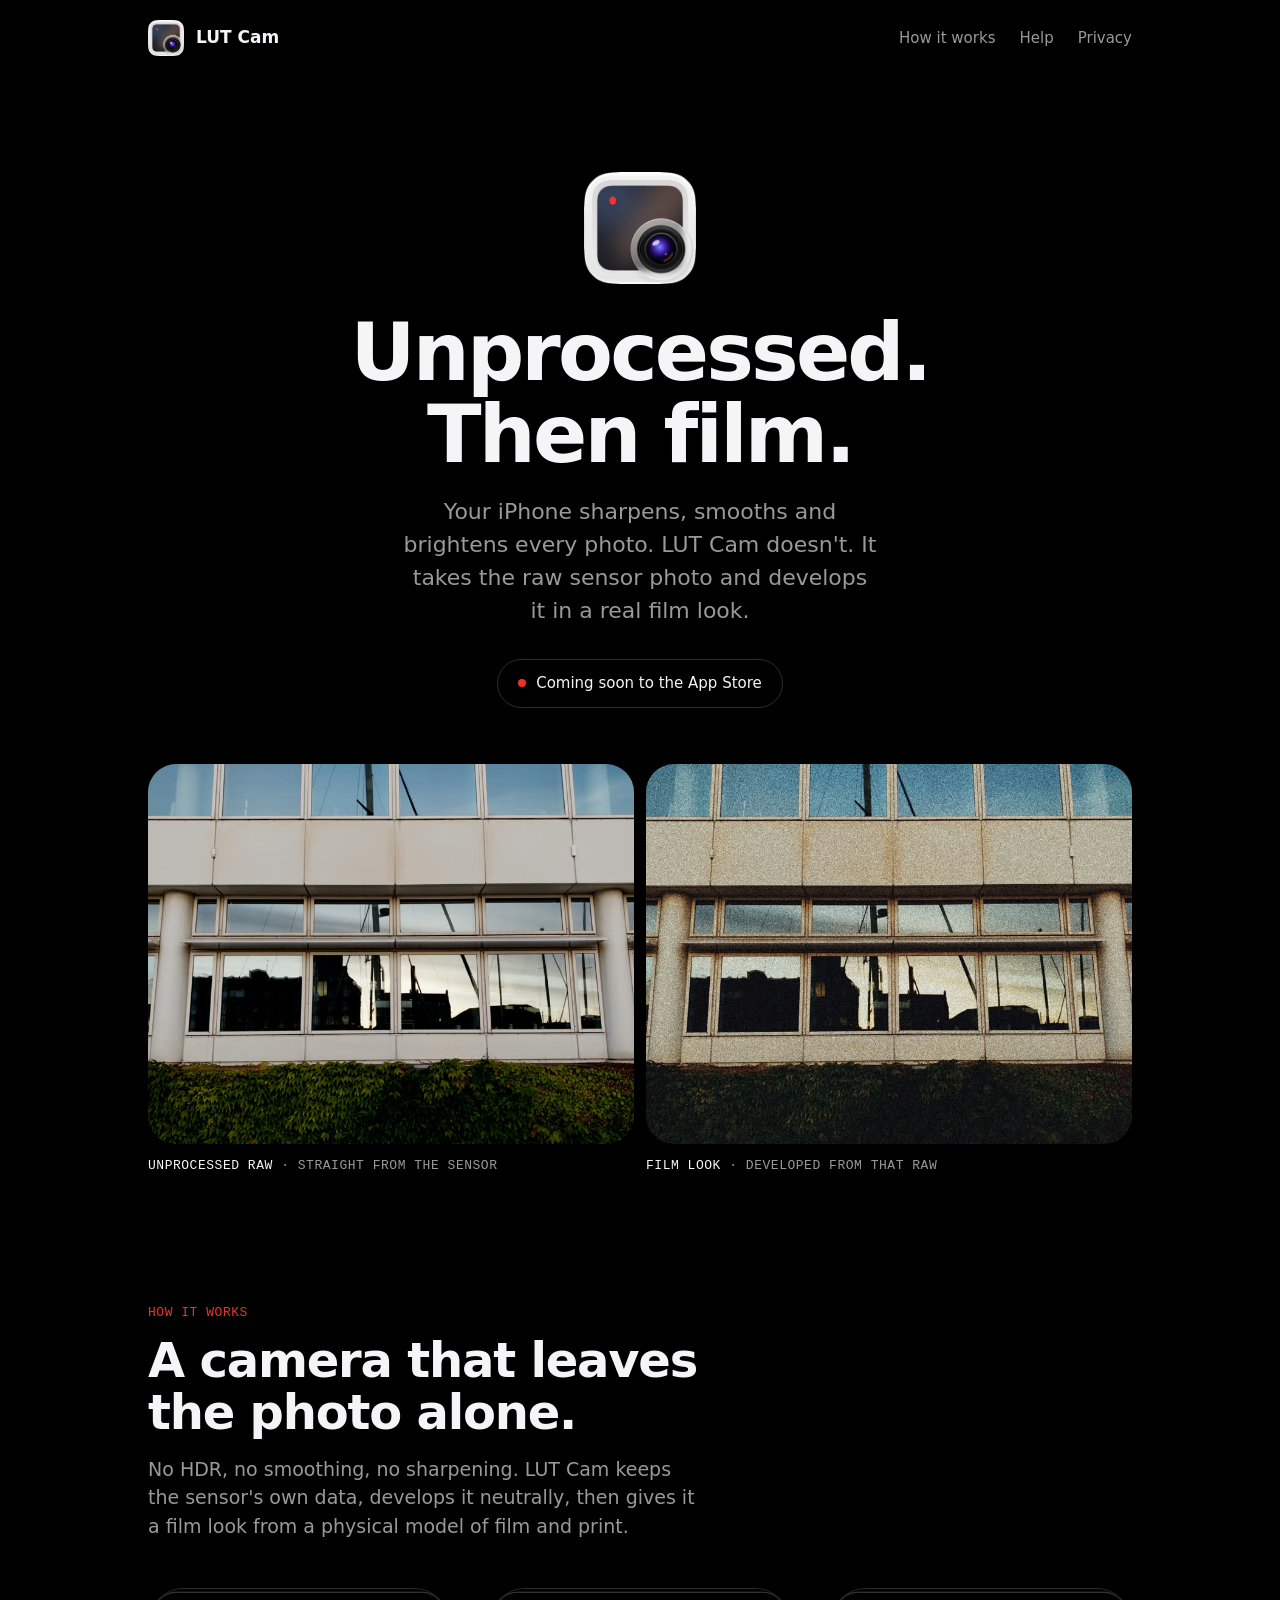
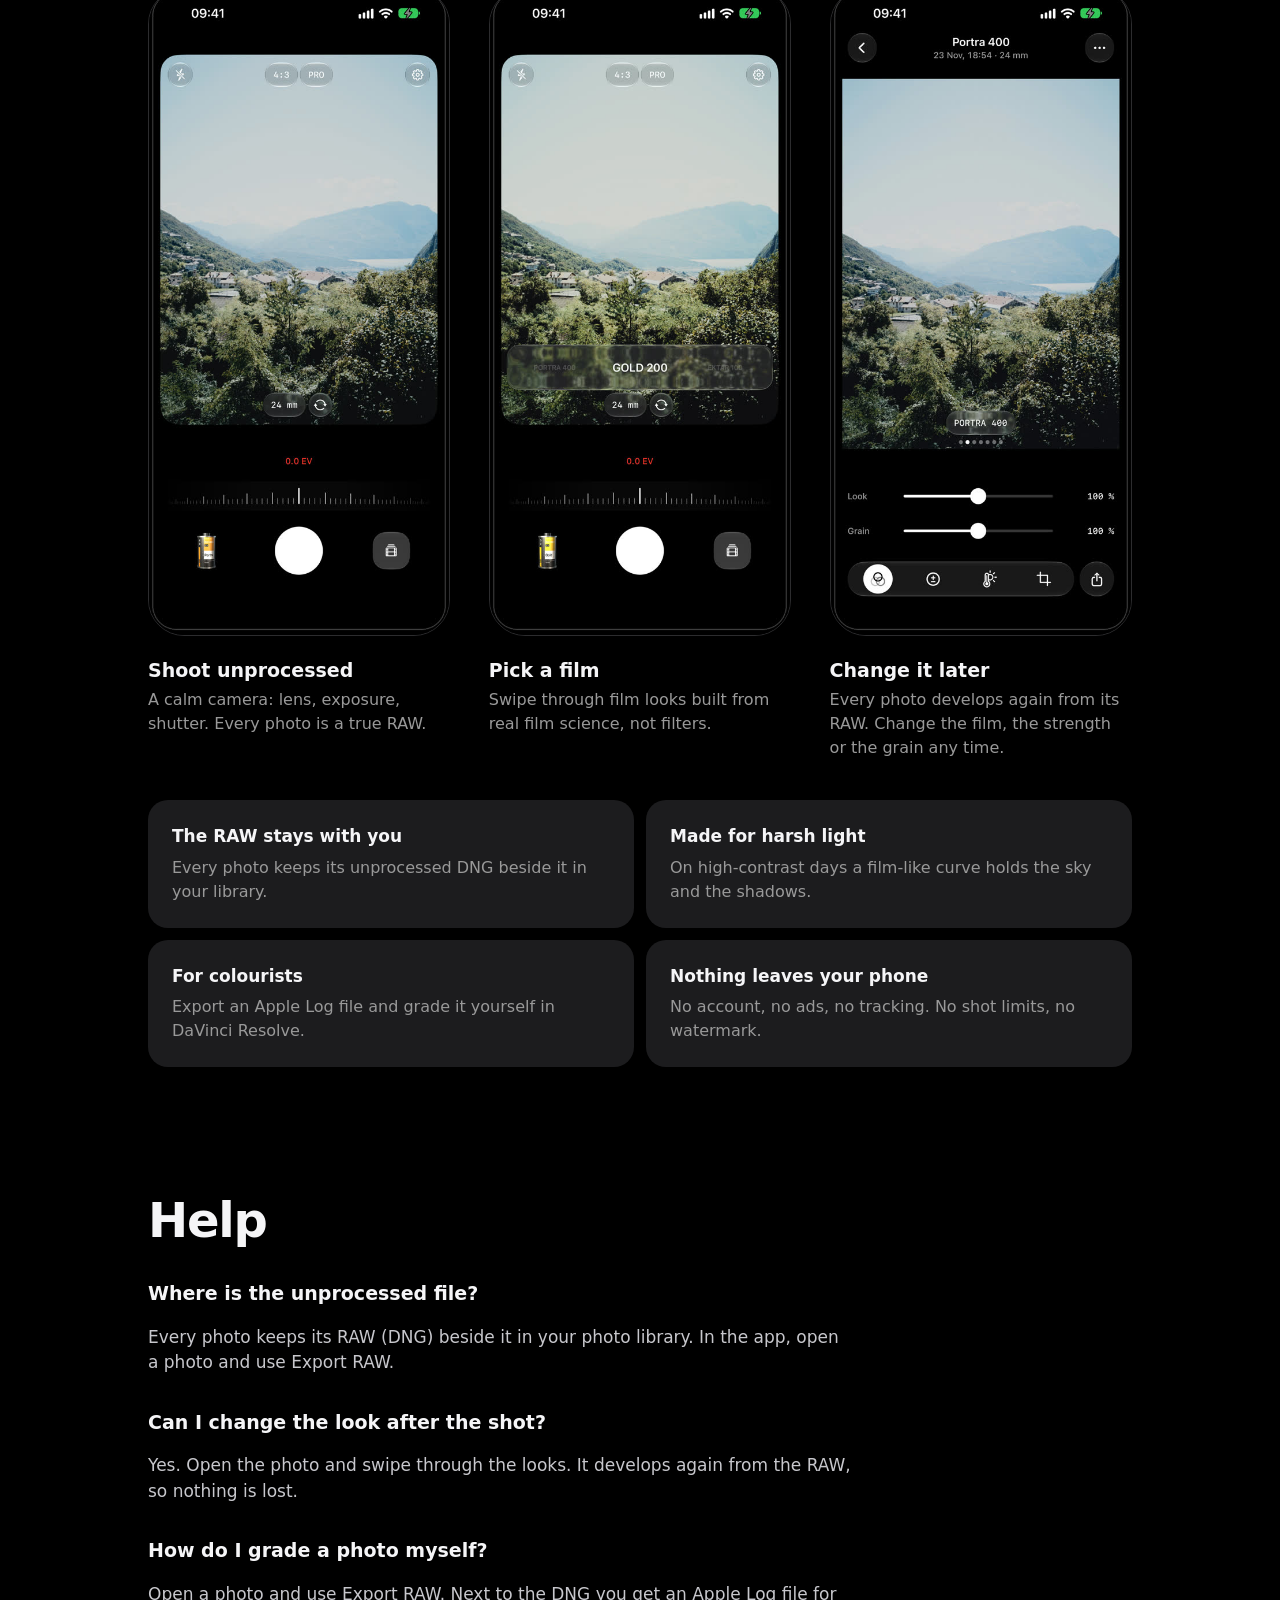
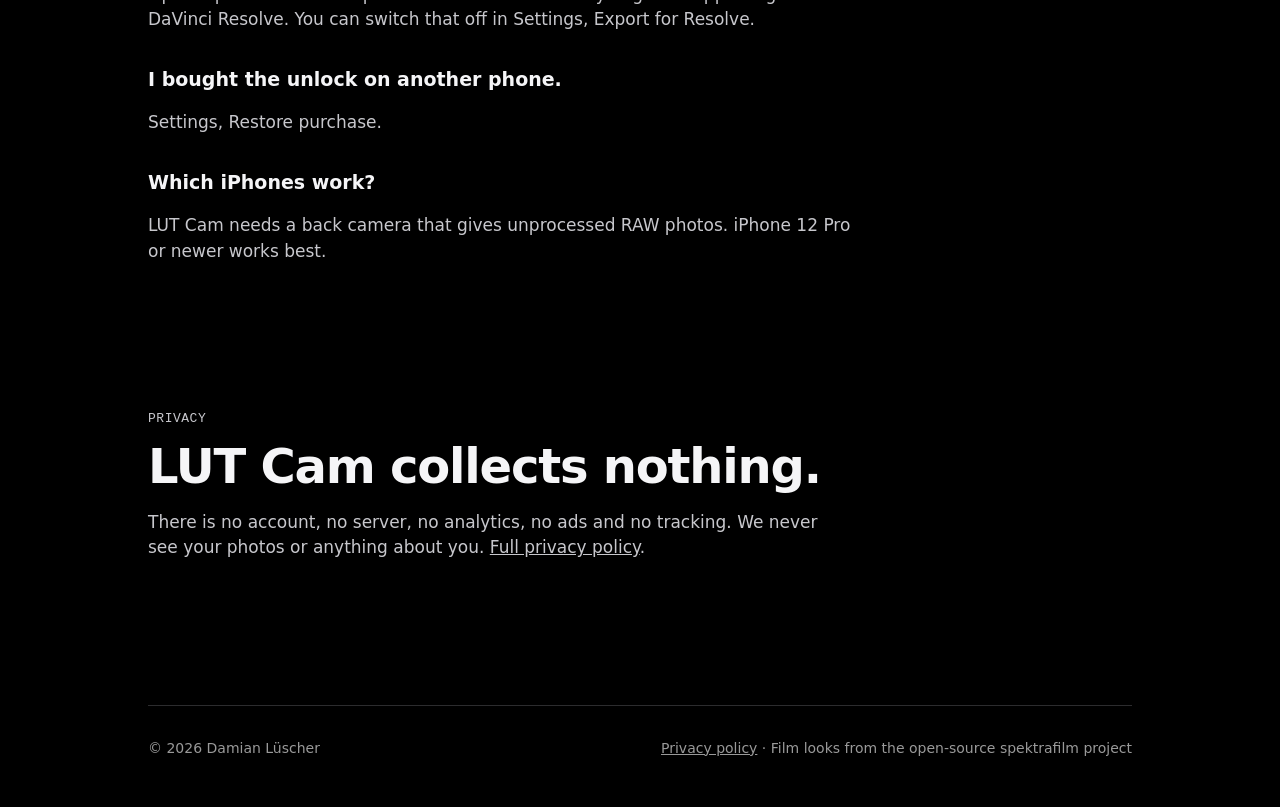
==== index.html @ dad78cdc "Version 1: LUT Cam site: landing page with before/after, three screens, help; privacy policy page" ====
<!doctype html>
<html lang="en">
<head>
<meta charset="utf-8">
<meta name="viewport" content="width=device-width, initial-scale=1">
<title>LUT Cam: unprocessed photos in real film looks</title>
<meta name="description" content="A camera for iPhone that skips Apple's processing. It takes the unprocessed sensor photo and develops it in a film look built from real film science.">
<meta name="color-scheme" content="dark">
<meta name="theme-color" content="#000000">
<link rel="icon" href="assets/icon.png">
<link rel="apple-touch-icon" href="assets/apple-touch-icon.png">
<meta property="og:title" content="LUT Cam">
<meta property="og:description" content="Unprocessed. Then film. A camera for iPhone that skips Apple's processing.">
<meta property="og:image" content="assets/film.jpg">
<link rel="stylesheet" href="style.css">
</head>
<body>
<div class="wrap">

<header class="bar">
  <a class="brand" href="index.html"><img src="assets/icon.png" alt="" width="36" height="36">LUT Cam</a>
  <nav><a href="#how">How it works</a><a href="#help">Help</a><a href="privacy-policy.html">Privacy</a></nav>
</header>

<main>
<div class="hero">
  <img class="icon" src="assets/icon.png" alt="LUT Cam app icon" width="112" height="112">
  <h1>Unprocessed.<br>Then film.</h1>
  <p class="lead">Your iPhone sharpens, smooths and brightens every photo. LUT Cam doesn't. It takes the raw sensor photo and develops it in a real film look.</p>
  <span class="soon">Coming soon to the App Store</span>
</div>

<div class="pair" aria-label="The same photo, unprocessed and in a film look">
  <figure>
    <img src="assets/raw.jpg" alt="A building facade straight from the sensor, flat and unprocessed" width="800" height="626" fetchpriority="high">
    <figcaption class="mono"><b>Unprocessed RAW</b> · straight from the sensor</figcaption>
  </figure>
  <figure>
    <img src="assets/film.jpg" alt="The same facade developed in a film look with grain" width="800" height="626">
    <figcaption class="mono"><b>Film look</b> · developed from that RAW</figcaption>
  </figure>
</div>

<section id="how">
  <p class="kicker mono">How it works</p>
  <h2>A camera that leaves the photo alone.</h2>
  <p class="intro">No HDR, no smoothing, no sharpening. LUT Cam keeps the sensor's own data, develops it neutrally, then gives it a film look from a physical model of film and print.</p>

  <div class="screens">
    <figure>
      <img src="assets/camera.jpg" alt="The LUT Cam camera screen" width="520" height="1118" loading="lazy">
      <h3>Shoot unprocessed</h3>
      <p>A calm camera: lens, exposure, shutter. Every photo is a true RAW.</p>
    </figure>
    <figure>
      <img src="assets/looks.jpg" alt="Choosing a film look on the camera" width="520" height="1118" loading="lazy">
      <h3>Pick a film</h3>
      <p>Swipe through film looks built from real film science, not filters.</p>
    </figure>
    <figure>
      <img src="assets/editor.jpg" alt="Changing the look of a photo after it was taken" width="520" height="1118" loading="lazy">
      <h3>Change it later</h3>
      <p>Every photo develops again from its RAW. Change the film, the strength or the grain any time.</p>
    </figure>
  </div>

  <div class="facts">
    <div class="fact"><h3>The RAW stays with you</h3><p>Every photo keeps its unprocessed DNG beside it in your library.</p></div>
    <div class="fact"><h3>Made for harsh light</h3><p>On high-contrast days a film-like curve holds the sky and the shadows.</p></div>
    <div class="fact"><h3>For colourists</h3><p>Export an Apple Log file and grade it yourself in DaVinci Resolve.</p></div>
    <div class="fact"><h3>Nothing leaves your phone</h3><p>No account, no ads, no tracking. No shot limits, no watermark.</p></div>
  </div>
</section>

<section id="help" class="text">
  <h2>Help</h2>
  <h3>Where is the unprocessed file?</h3>
  <p>Every photo keeps its RAW (DNG) beside it in your photo library. In the app, open a photo and use Export RAW.</p>
  <h3>Can I change the look after the shot?</h3>
  <p>Yes. Open the photo and swipe through the looks. It develops again from the RAW, so nothing is lost.</p>
  <h3>How do I grade a photo myself?</h3>
  <p>Open a photo and use Export RAW. Next to the DNG you get an Apple Log file for DaVinci Resolve. You can switch that off in Settings, Export for Resolve.</p>
  <h3>I bought the unlock on another phone.</h3>
  <p>Settings, Restore purchase.</p>
  <h3>Which iPhones work?</h3>
  <p>LUT Cam needs a back camera that gives unprocessed RAW photos. iPhone 12 Pro or newer works best.</p>
</section>

<section id="privacy" class="text">
  <p class="kicker mono">Privacy</p>
  <h2>LUT Cam collects nothing.</h2>
  <p>There is no account, no server, no analytics, no ads and no tracking. We never see your photos or anything about you. <a href="privacy-policy.html">Full privacy policy</a>.</p>
</section>
</main>

<footer>
  <div class="row">
    <span>© 2026 Damian Lüscher</span>
    <span><a href="privacy-policy.html">Privacy policy</a> · Film looks from the open-source spektrafilm project</span>
  </div>
</footer>

</div>
</body>
</html>
---- style.css ----
:root {
  --bg: #000;
  --card: #1c1c1e;
  --line: #2c2c2e;
  --text: #f5f5f7;
  --muted: #999;
  --red: #ed3329;
  --edge: clamp(20px, 5vw, 48px);
  --radius: 28px;
}
* { box-sizing: border-box; }
html { -webkit-text-size-adjust: 100%; }
body {
  margin: 0;
  background: var(--bg);
  color: var(--text);
  font: 17px/1.5 -apple-system, BlinkMacSystemFont, "SF Pro Text", system-ui, sans-serif;
  -webkit-font-smoothing: antialiased;
}
img { display: block; max-width: 100%; height: auto; }
a { color: inherit; }
.mono { font-family: ui-monospace, "SF Mono", Menlo, monospace; letter-spacing: .04em; }
.wrap { max-width: 1080px; margin: 0 auto; padding: 0 var(--edge); }

/* top bar */
header.bar { display: flex; align-items: center; justify-content: space-between; padding: 20px 0; }
.brand { display: flex; align-items: center; gap: 12px; font-weight: 600; text-decoration: none; }
.brand img { width: 36px; height: 36px; }
nav a { color: var(--muted); text-decoration: none; margin-left: 24px; font-size: 15px; }
nav a:hover { color: var(--text); }

/* hero */
.hero { text-align: center; padding: clamp(40px, 8vw, 96px) 0 clamp(32px, 5vw, 56px); }
.hero .icon { width: 112px; height: 112px; margin: 0 auto 28px; }
h1 {
  font-size: clamp(40px, 7.5vw, 80px);
  line-height: 1.02;
  letter-spacing: -.035em;
  font-weight: 700;
  margin: 0;
  text-wrap: balance;
}
.lead { color: var(--muted); font-size: clamp(18px, 2.2vw, 22px); max-width: 34ch; margin: 20px auto 0; text-wrap: pretty; }
.soon {
  display: inline-flex; align-items: center; gap: 10px;
  margin-top: 32px; padding: 12px 20px;
  border: 1px solid var(--line); border-radius: 999px;
  font-size: 15px; color: var(--text);
}
.soon::before { content: ""; width: 8px; height: 8px; border-radius: 50%; background: var(--red); }

/* before / after */
.pair { display: grid; grid-template-columns: 1fr 1fr; gap: 12px; }
.pair figure { margin: 0; position: relative; }
.pair img { width: 100%; border-radius: var(--radius); }
.pair figcaption { margin-top: 12px; font-size: 13px; color: var(--muted); text-transform: uppercase; }
.pair figcaption b { color: var(--text); font-weight: 500; }

section { padding: clamp(64px, 10vw, 128px) 0 0; }
h2 { font-size: clamp(30px, 4.4vw, 48px); letter-spacing: -.025em; line-height: 1.08; margin: 0 0 16px; text-wrap: balance; }
.kicker { font-size: 13px; color: var(--red); text-transform: uppercase; margin: 0 0 12px; }
.intro { color: var(--muted); max-width: 46ch; font-size: 19px; margin: 0; text-wrap: pretty; }

/* screens */
.screens { display: grid; grid-template-columns: repeat(3, 1fr); gap: clamp(16px, 3vw, 40px); margin-top: 48px; }
.screens figure { margin: 0; }
.screens img { width: 100%; border-radius: 36px; border: 1px solid var(--line); }
.screens h3 { font-size: 19px; margin: 20px 0 4px; }
.screens p { color: var(--muted); margin: 0; font-size: 16px; }

/* facts */
.facts { display: grid; grid-template-columns: repeat(2, 1fr); gap: 12px; margin-top: 40px; }
.fact { background: var(--card); border-radius: 20px; padding: 24px; }
.fact h3 { font-size: 17px; margin: 0 0 6px; }
.fact p { color: var(--muted); margin: 0; font-size: 16px; }

/* help + privacy */
.text { max-width: 44rem; }
.text h3 { font-size: 19px; margin: 32px 0 6px; }
.text p, .text li { color: #c7c7cc; }
.text ul { padding-left: 1.2em; }
.text li { margin: 6px 0; }
.text strong { color: var(--text); }

footer { margin-top: clamp(80px, 12vw, 144px); padding: 32px 0 48px; border-top: 1px solid var(--line); color: var(--muted); font-size: 14px; }
footer .row { display: flex; flex-wrap: wrap; justify-content: space-between; gap: 12px; }
footer a { color: var(--muted); }

@media (max-width: 760px) {
  nav a:not(:last-child) { display: none; }
  .screens { grid-template-columns: 1fr; max-width: 360px; margin-inline: auto; }
  .facts { grid-template-columns: 1fr; }
}
@media (max-width: 520px) {
  .pair { grid-template-columns: 1fr; }
}

/* privacy page */
.page { max-width: 44rem; padding-top: 24px; }
.page h1 { font-size: clamp(32px, 5vw, 44px); letter-spacing: -.025em; line-height: 1.1; margin: 0 0 8px; }
.page h2 { font-size: 20px; margin: 36px 0 8px; }
.page p, .page li { color: #c7c7cc; }
.page strong { color: var(--text); }
.page ul { padding-left: 1.2em; }
.page li { margin: 8px 0; }
.date { color: var(--muted); font-size: 13px; text-transform: uppercase; }
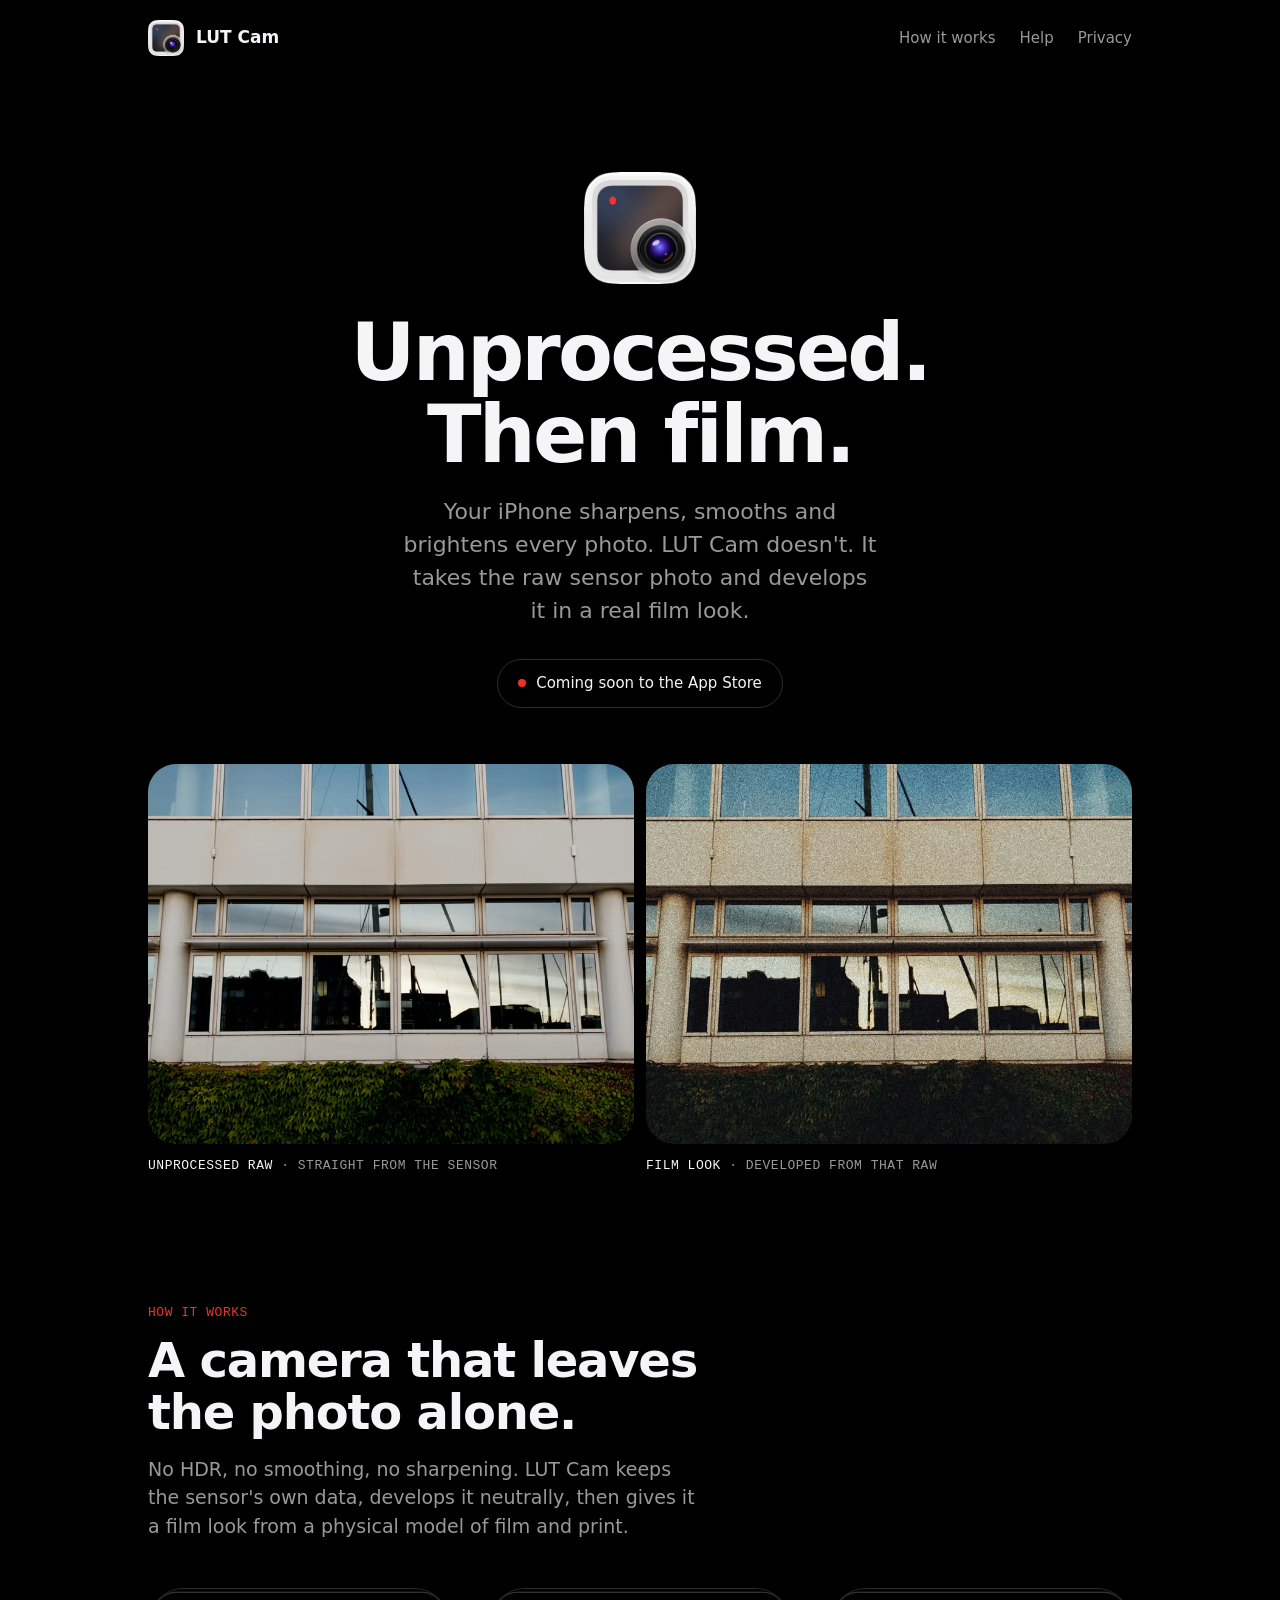
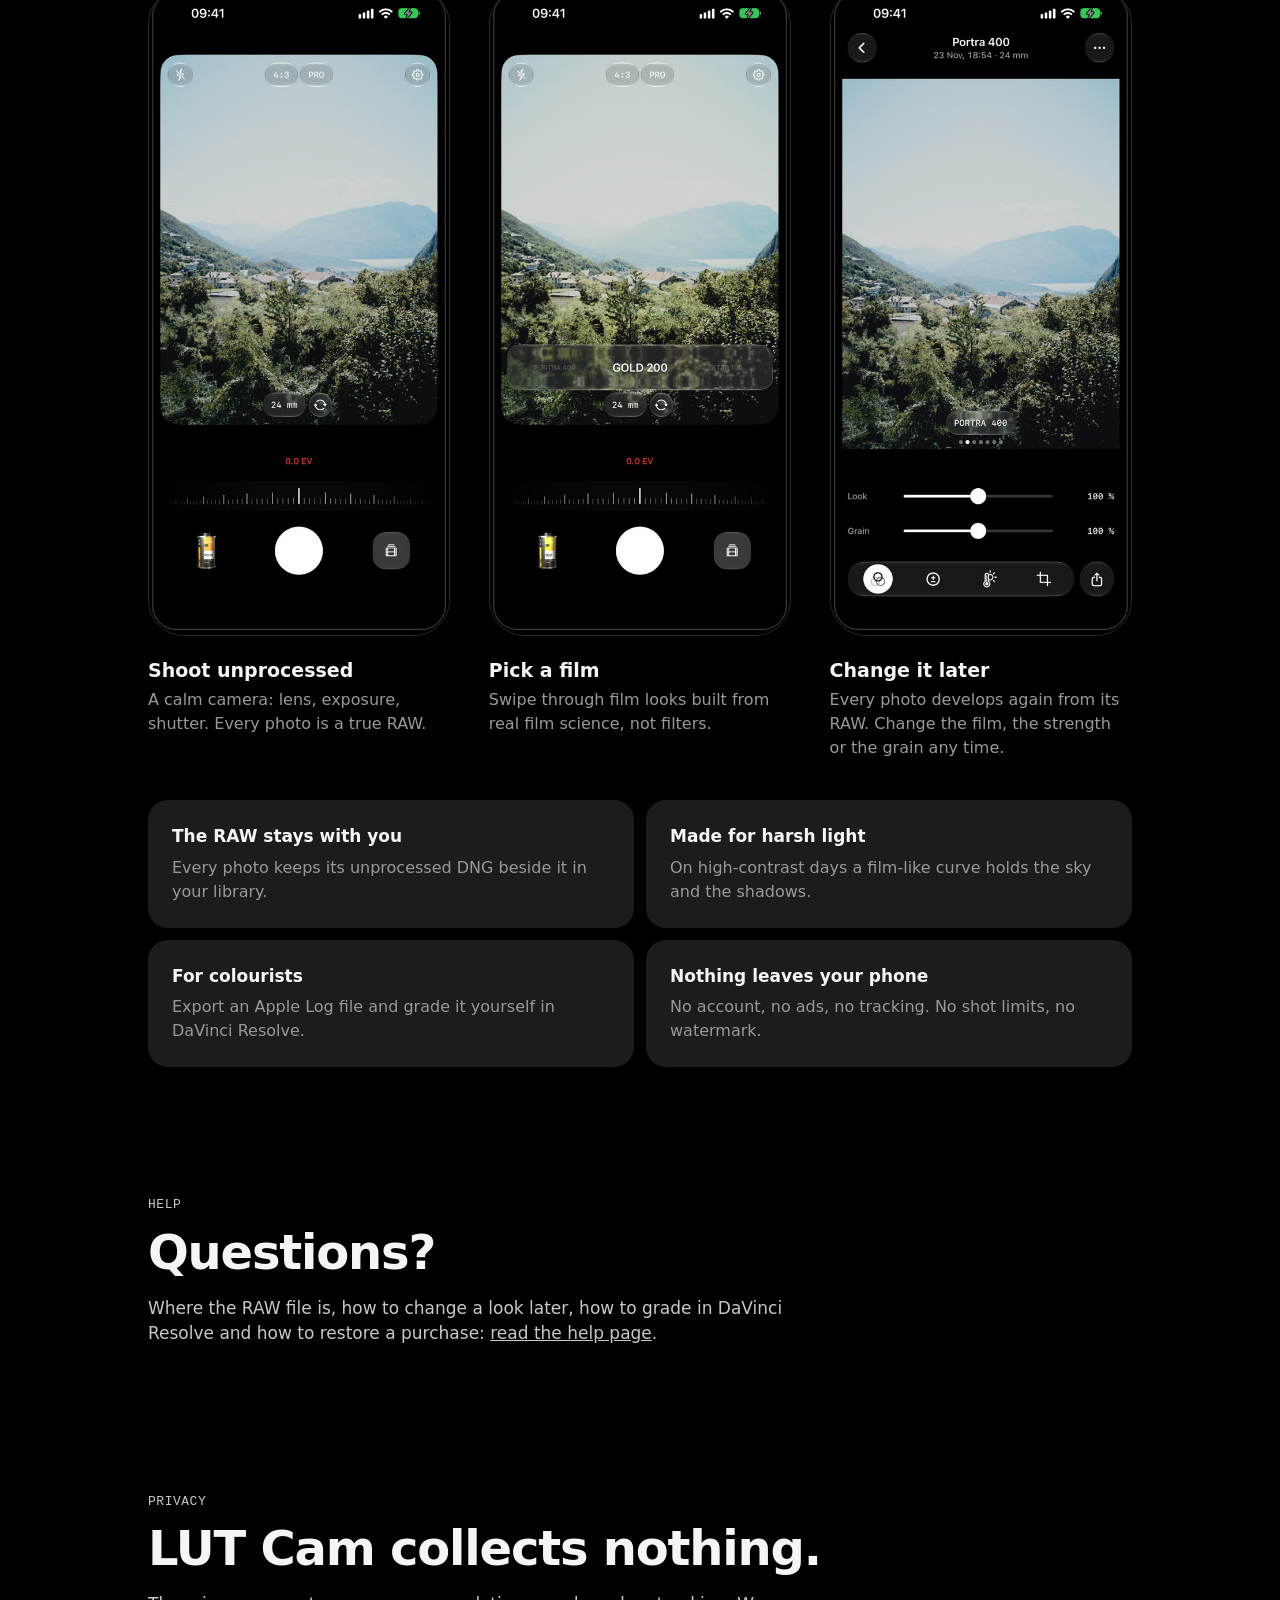
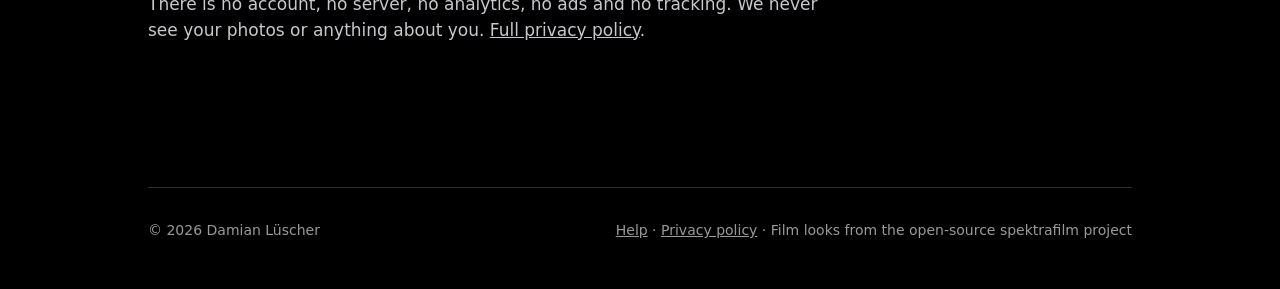
==== commit 7acf5023: "Version 2: Help is now its own page; shared nav marks the current page, Help + Privacy visible on ph" ====
--- a/index.html
+++ b/index.html
@@ -19,7 +19,7 @@
 
 <header class="bar">
   <a class="brand" href="index.html"><img src="assets/icon.png" alt="" width="36" height="36">LUT Cam</a>
-  <nav><a href="#how">How it works</a><a href="#help">Help</a><a href="privacy-policy.html">Privacy</a></nav>
+  <nav><a href="#how">How it works</a><a href="help.html">Help</a><a href="privacy-policy.html">Privacy</a></nav>
 </header>
 
 <main>
@@ -73,17 +73,9 @@
 </section>
 
 <section id="help" class="text">
-  <h2>Help</h2>
-  <h3>Where is the unprocessed file?</h3>
-  <p>Every photo keeps its RAW (DNG) beside it in your photo library. In the app, open a photo and use Export RAW.</p>
-  <h3>Can I change the look after the shot?</h3>
-  <p>Yes. Open the photo and swipe through the looks. It develops again from the RAW, so nothing is lost.</p>
-  <h3>How do I grade a photo myself?</h3>
-  <p>Open a photo and use Export RAW. Next to the DNG you get an Apple Log file for DaVinci Resolve. You can switch that off in Settings, Export for Resolve.</p>
-  <h3>I bought the unlock on another phone.</h3>
-  <p>Settings, Restore purchase.</p>
-  <h3>Which iPhones work?</h3>
-  <p>LUT Cam needs a back camera that gives unprocessed RAW photos. iPhone 12 Pro or newer works best.</p>
+  <p class="kicker mono">Help</p>
+  <h2>Questions?</h2>
+  <p>Where the RAW file is, how to change a look later, how to grade in DaVinci Resolve and how to restore a purchase: <a href="help.html">read the help page</a>.</p>
 </section>
 
 <section id="privacy" class="text">
@@ -96,7 +88,7 @@
 <footer>
   <div class="row">
     <span>© 2026 Damian Lüscher</span>
-    <span><a href="privacy-policy.html">Privacy policy</a> · Film looks from the open-source spektrafilm project</span>
+    <span><a href="help.html">Help</a> · <a href="privacy-policy.html">Privacy policy</a> · Film looks from the open-source spektrafilm project</span>
   </div>
 </footer>
 
--- a/style.css
+++ b/style.css
@@ -27,7 +27,7 @@
 .brand { display: flex; align-items: center; gap: 12px; font-weight: 600; text-decoration: none; }
 .brand img { width: 36px; height: 36px; }
 nav a { color: var(--muted); text-decoration: none; margin-left: 24px; font-size: 15px; }
-nav a:hover { color: var(--text); }
+nav a:hover, nav a[aria-current="page"] { color: var(--text); }
 
 /* hero */
 .hero { text-align: center; padding: clamp(40px, 8vw, 96px) 0 clamp(32px, 5vw, 56px); }
@@ -87,7 +87,8 @@
 footer a { color: var(--muted); }
 
 @media (max-width: 760px) {
-  nav a:not(:last-child) { display: none; }
+  nav a:first-child { display: none; }
+  nav a { margin-left: 18px; }
   .screens { grid-template-columns: 1fr; max-width: 360px; margin-inline: auto; }
   .facts { grid-template-columns: 1fr; }
 }
@@ -103,4 +104,6 @@
 .page strong { color: var(--text); }
 .page ul { padding-left: 1.2em; }
 .page li { margin: 8px 0; }
+.page h3 { font-size: 19px; margin: 28px 0 6px; }
+.page .lead-in { color: var(--muted); font-size: 19px; margin: 0 0 8px; }
 .date { color: var(--muted); font-size: 13px; text-transform: uppercase; }
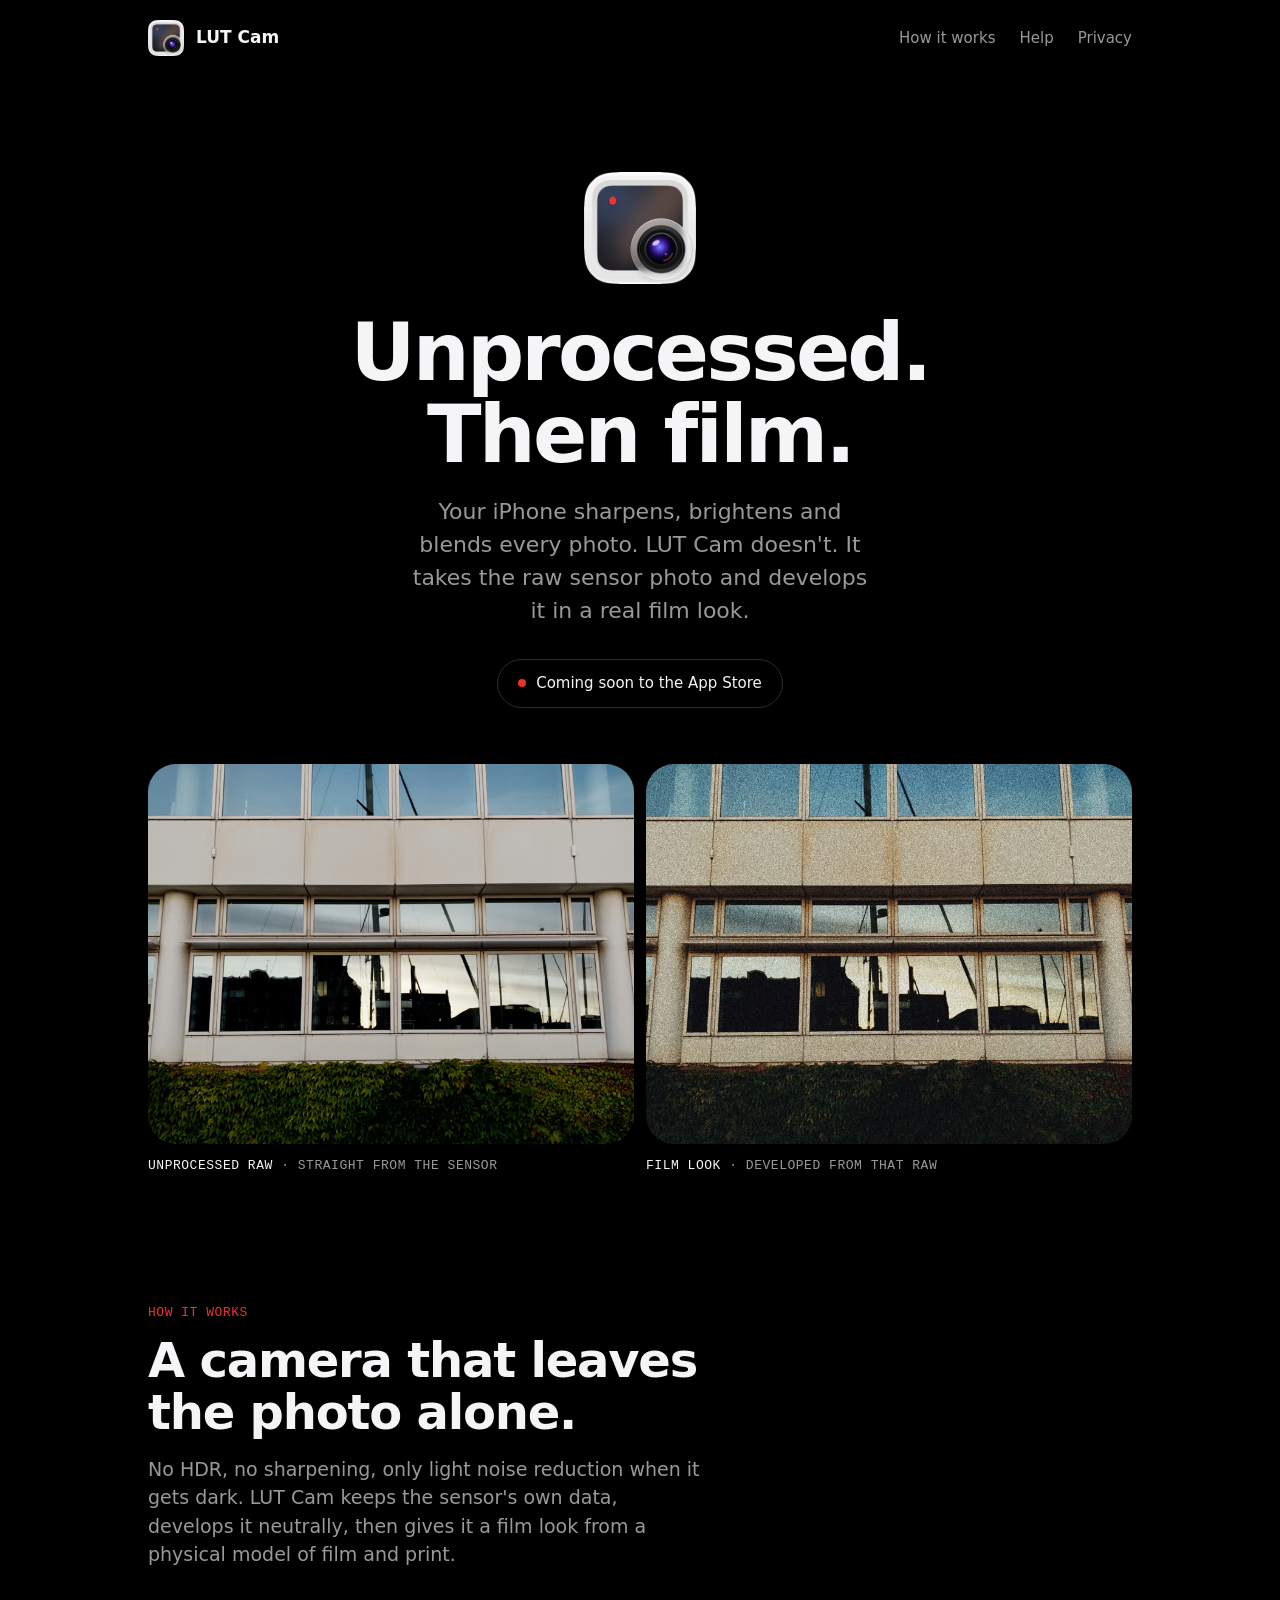
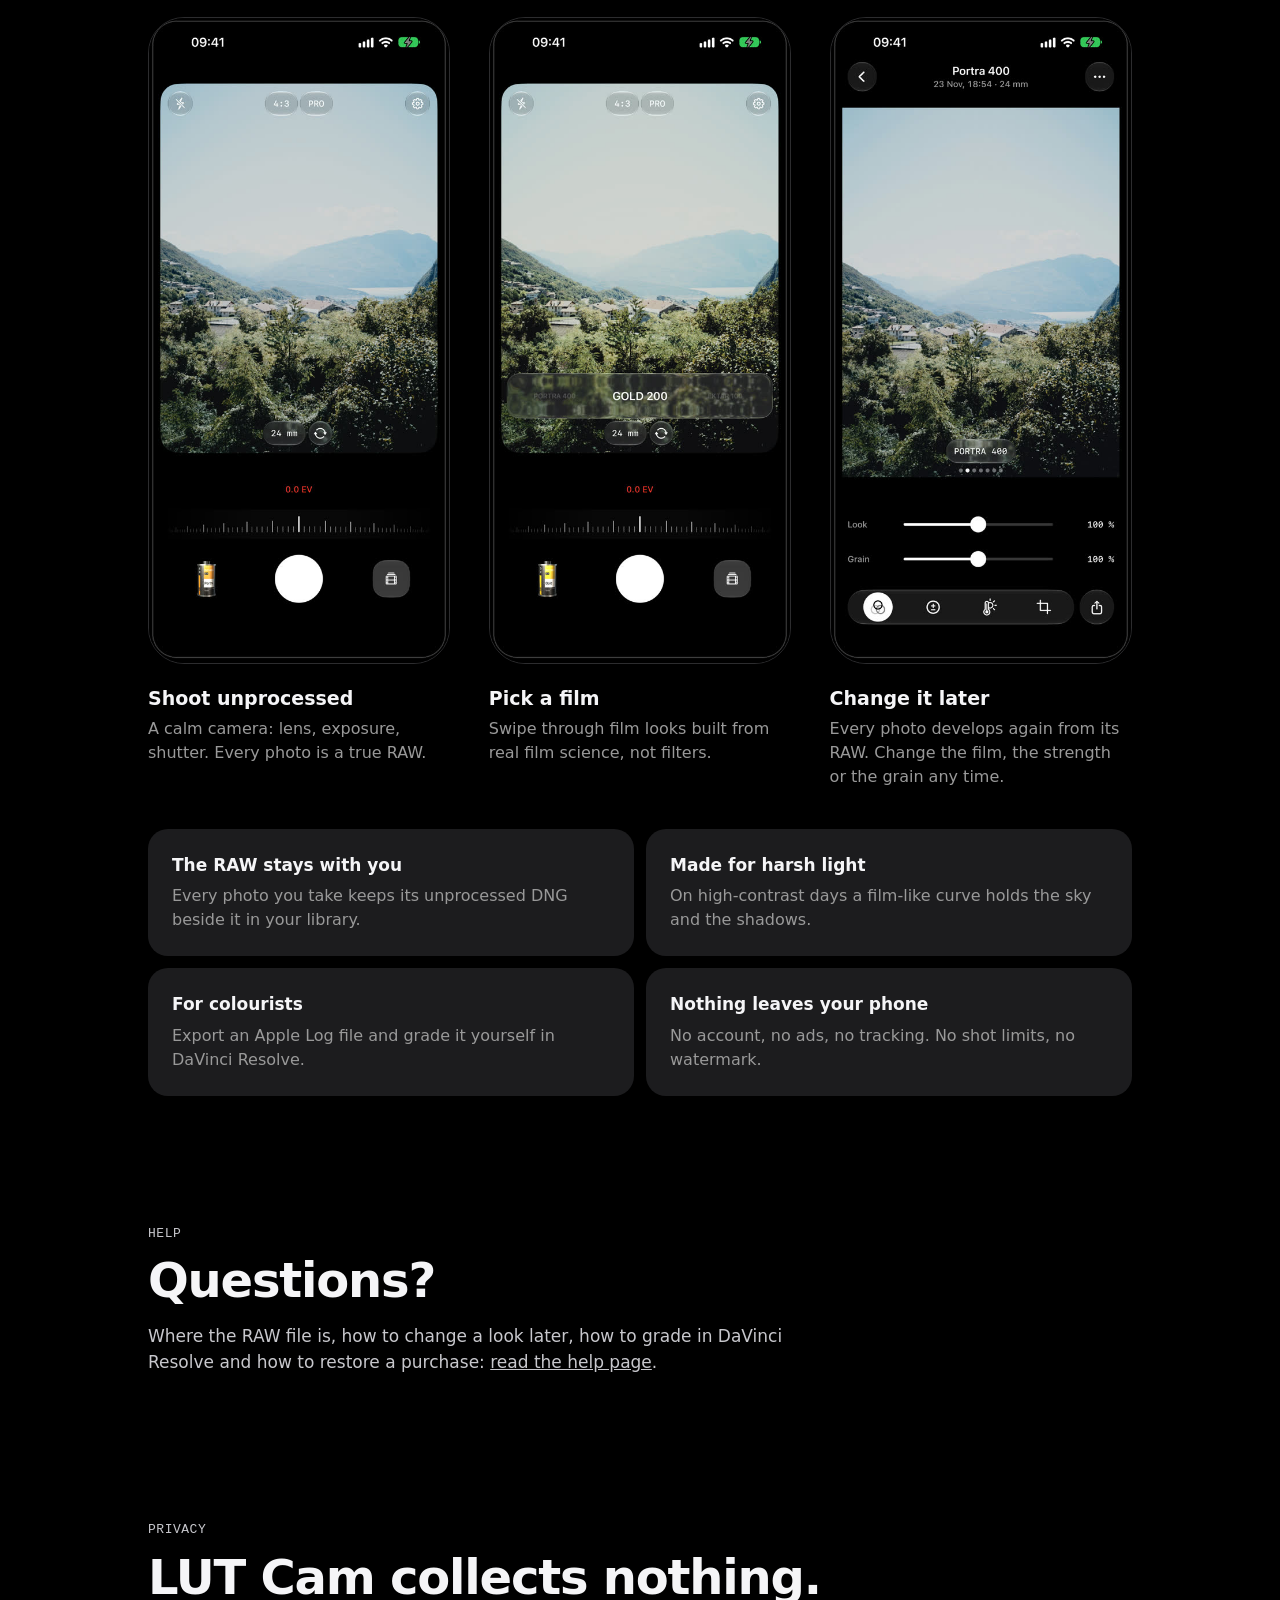
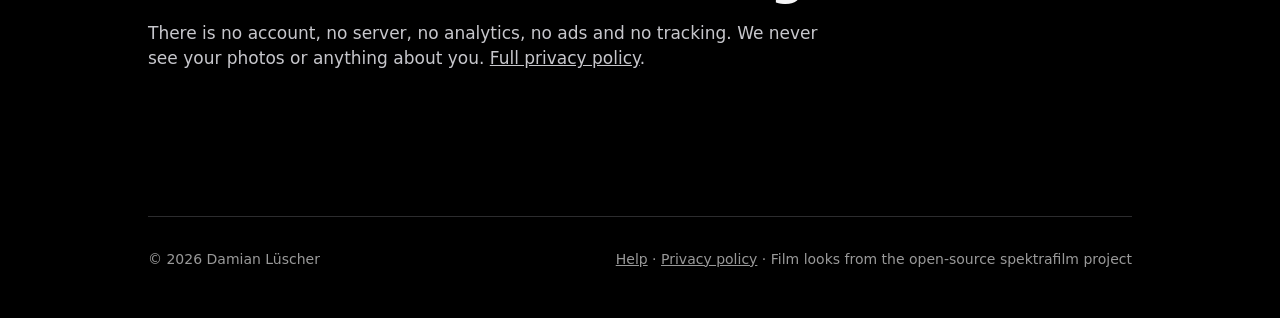
==== commit c1ea9f6c: "Version 6: Home page fact-checked: the app does light noise reduction in the dark, so no 'no smoothi" ====
--- a/index.html
+++ b/index.html
@@ -26,7 +26,7 @@
 <div class="hero">
   <img class="icon" src="assets/icon.png" alt="LUT Cam app icon" width="112" height="112">
   <h1>Unprocessed.<br>Then film.</h1>
-  <p class="lead">Your iPhone sharpens, smooths and brightens every photo. LUT Cam doesn't. It takes the raw sensor photo and develops it in a real film look.</p>
+  <p class="lead">Your iPhone sharpens, brightens and blends every photo. LUT Cam doesn't. It takes the raw sensor photo and develops it in a real film look.</p>
   <span class="soon">Coming soon to the App Store</span>
 </div>
 
@@ -44,7 +44,7 @@
 <section id="how">
   <p class="kicker mono">How it works</p>
   <h2>A camera that leaves the photo alone.</h2>
-  <p class="intro">No HDR, no smoothing, no sharpening. LUT Cam keeps the sensor's own data, develops it neutrally, then gives it a film look from a physical model of film and print.</p>
+  <p class="intro">No HDR, no sharpening, only light noise reduction when it gets dark. LUT Cam keeps the sensor's own data, develops it neutrally, then gives it a film look from a physical model of film and print.</p>
 
   <div class="screens">
     <figure>
@@ -65,7 +65,7 @@
   </div>
 
   <div class="facts">
-    <div class="fact"><h3>The RAW stays with you</h3><p>Every photo keeps its unprocessed DNG beside it in your library.</p></div>
+    <div class="fact"><h3>The RAW stays with you</h3><p>Every photo you take keeps its unprocessed DNG beside it in your library.</p></div>
     <div class="fact"><h3>Made for harsh light</h3><p>On high-contrast days a film-like curve holds the sky and the shadows.</p></div>
     <div class="fact"><h3>For colourists</h3><p>Export an Apple Log file and grade it yourself in DaVinci Resolve.</p></div>
     <div class="fact"><h3>Nothing leaves your phone</h3><p>No account, no ads, no tracking. No shot limits, no watermark.</p></div>
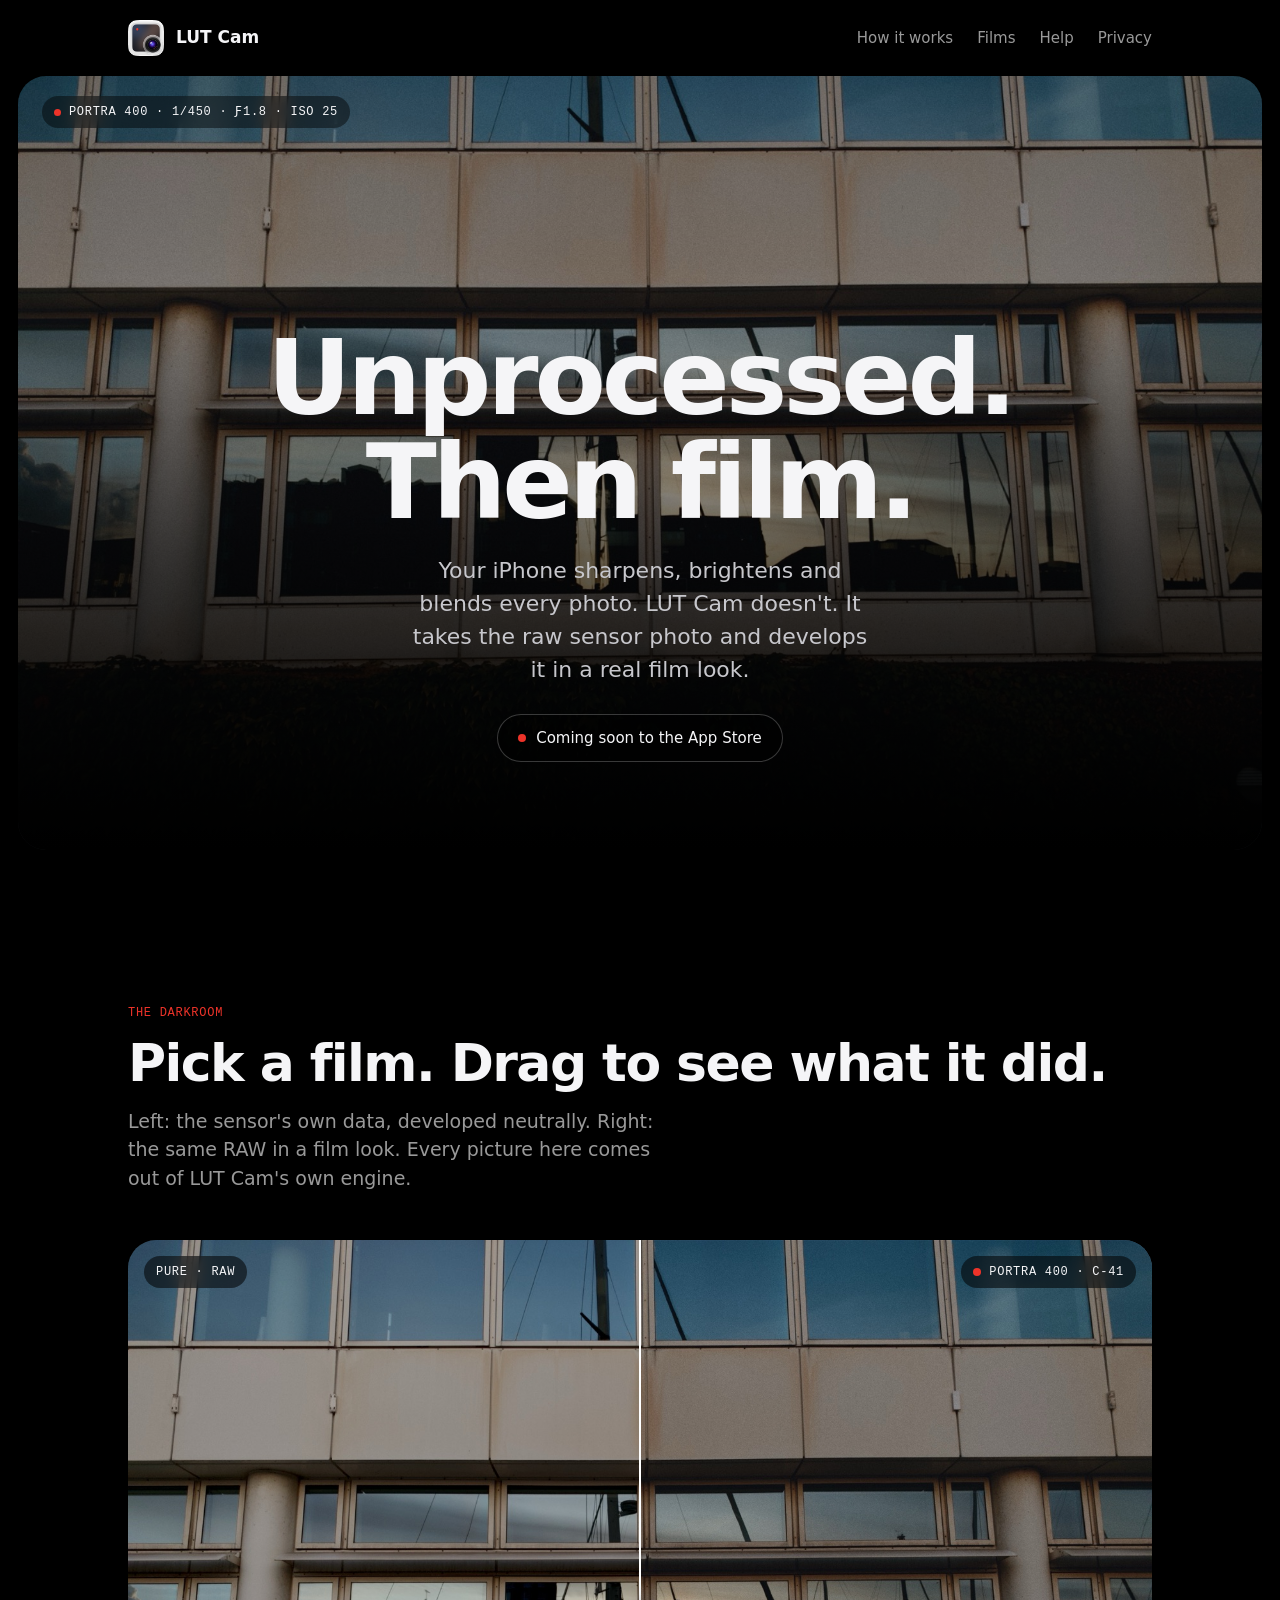
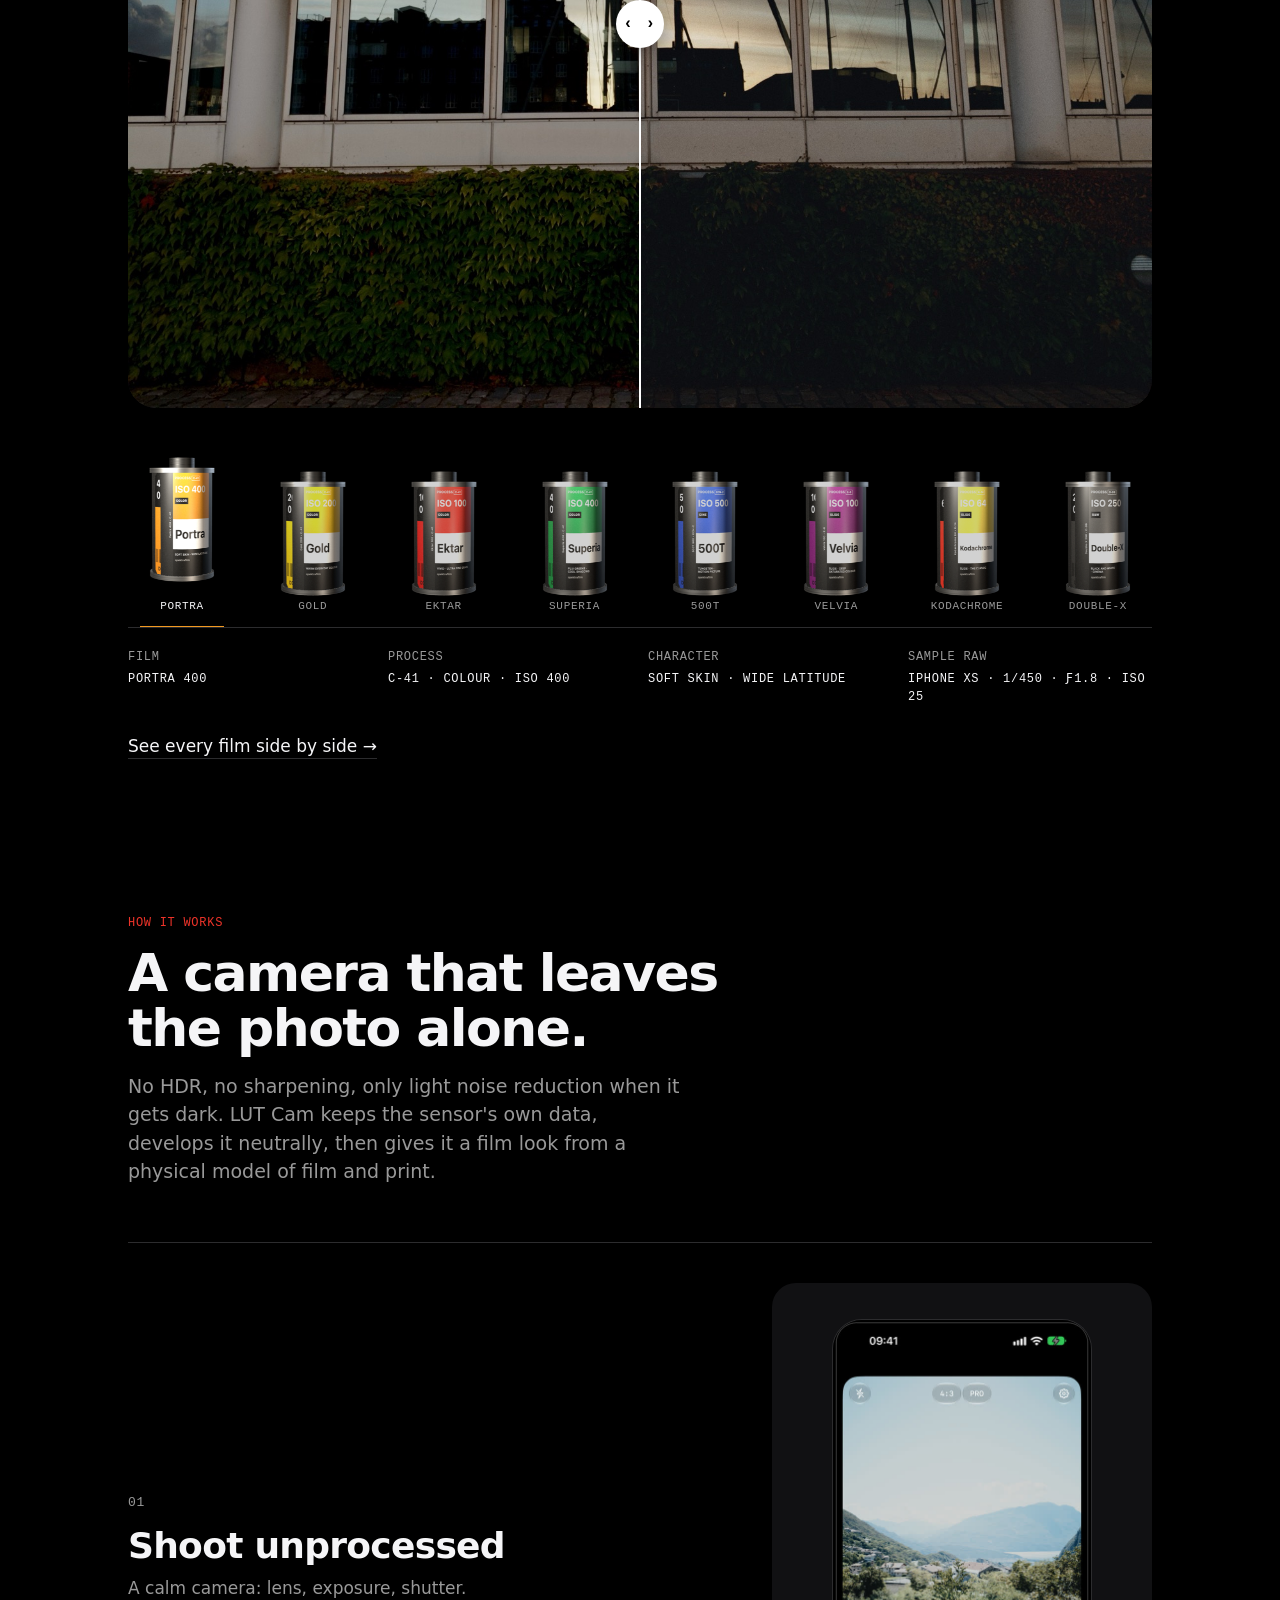
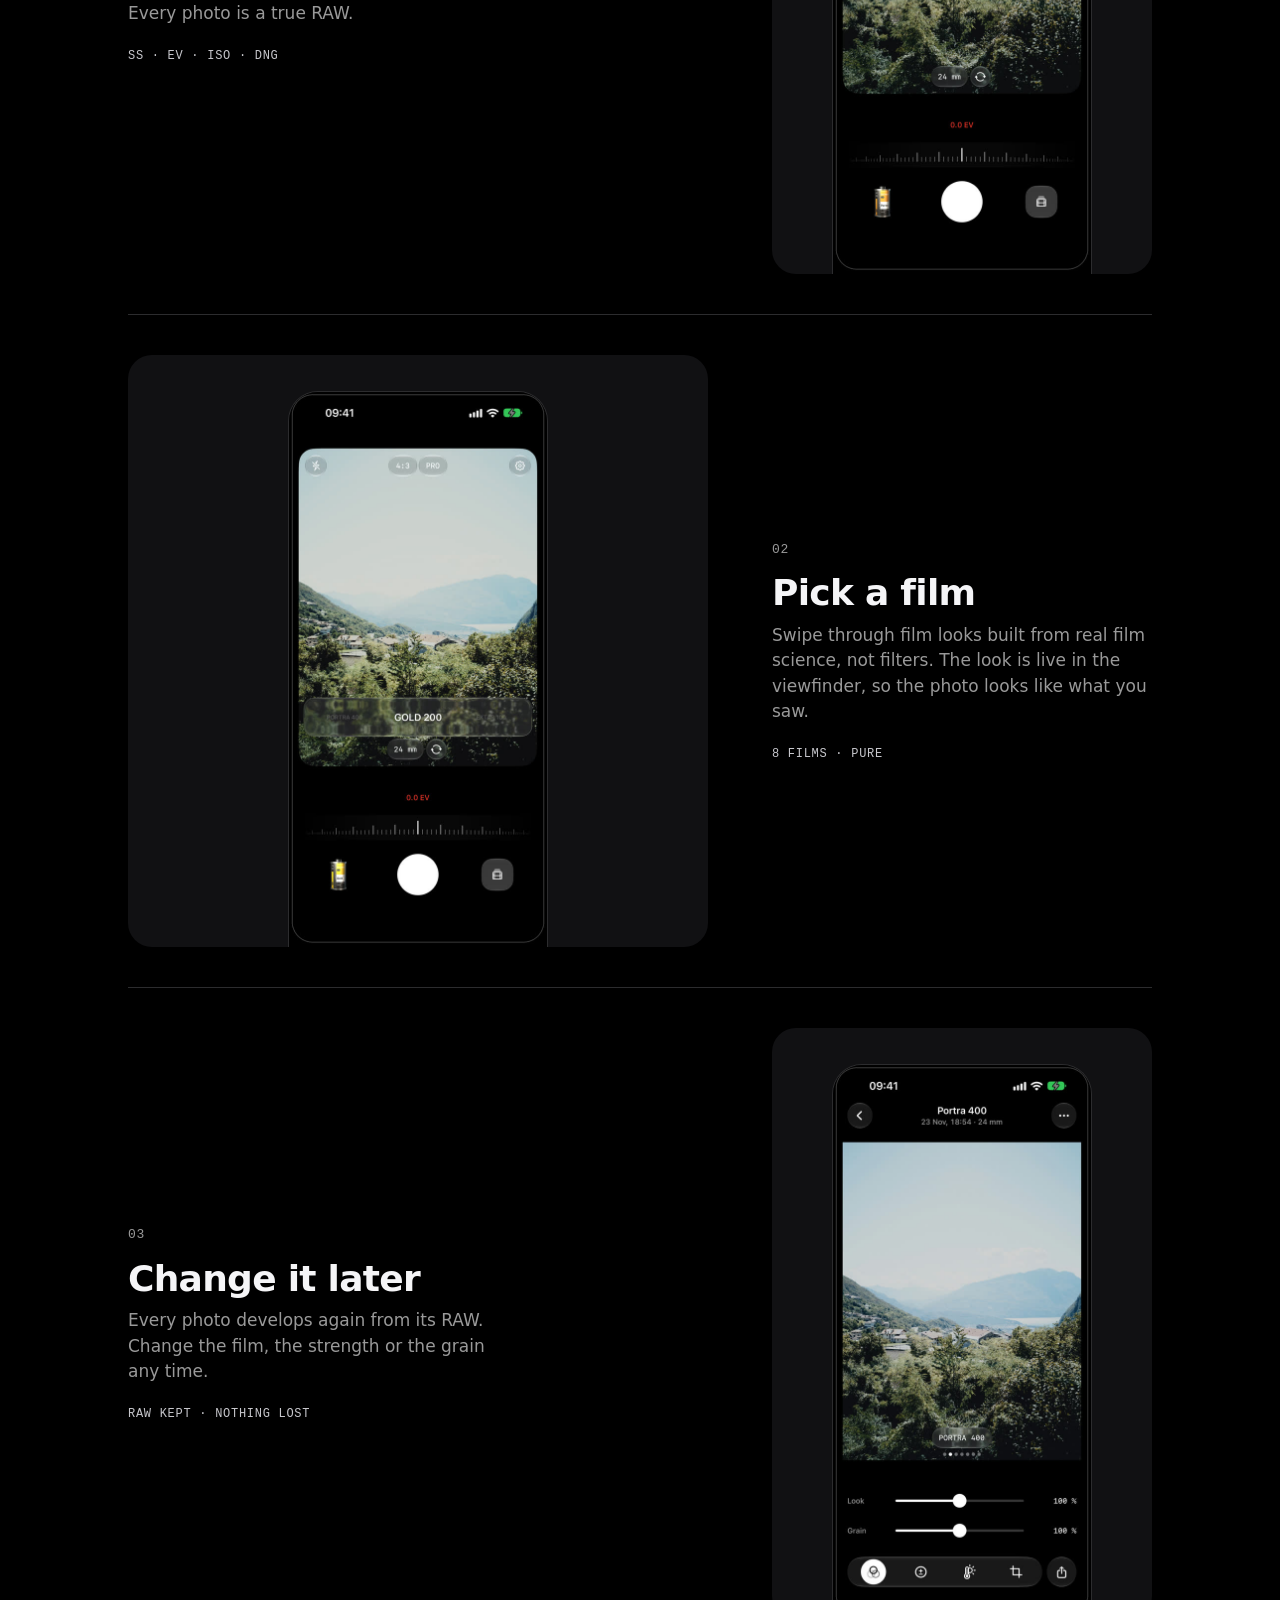
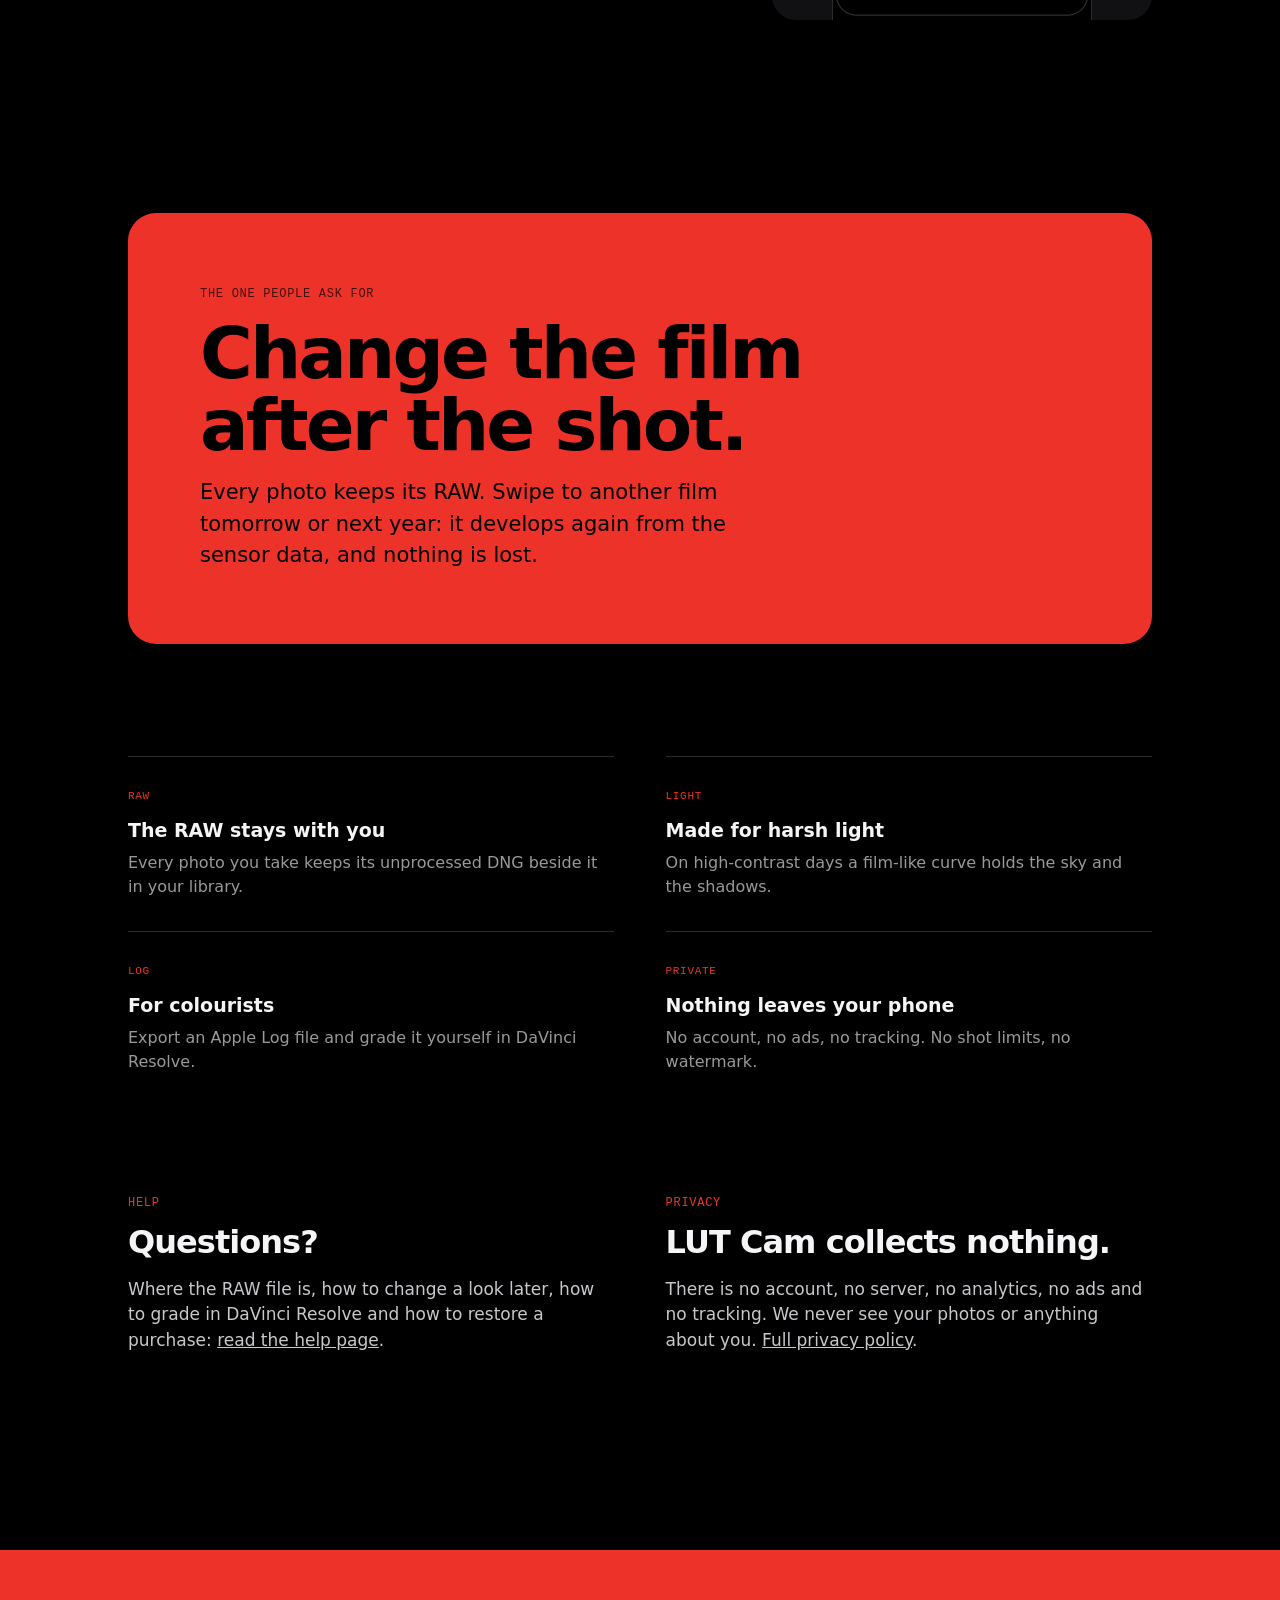
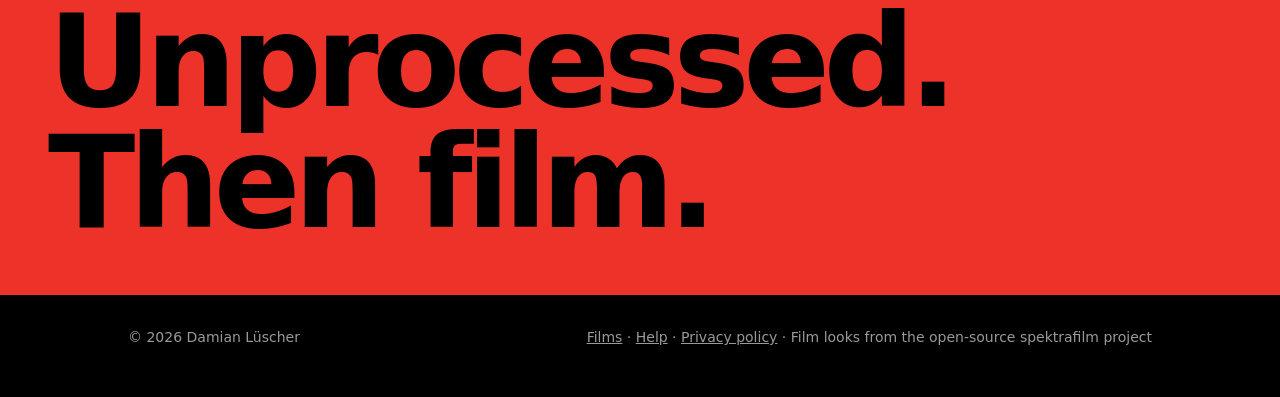
==== commit 1343ae40: "Version 7: more flavour (Refero 'field notes'): photo hero, RAW/film drag compare, film shelf with t" ====
--- a/index.html
+++ b/index.html
@@ -11,87 +11,140 @@
 <link rel="apple-touch-icon" href="assets/apple-touch-icon.png">
 <meta property="og:title" content="LUT Cam">
 <meta property="og:description" content="Unprocessed. Then film. A camera for iPhone that skips Apple's processing.">
-<meta property="og:image" content="assets/film.jpg">
+<meta property="og:image" content="assets/films/portra-400.jpg">
 <link rel="stylesheet" href="style.css">
 </head>
 <body>
+
 <div class="wrap">
-
 <header class="bar">
   <a class="brand" href="index.html"><img src="assets/icon.png" alt="" width="36" height="36">LUT Cam</a>
-  <nav><a href="#how">How it works</a><a href="help.html">Help</a><a href="privacy-policy.html">Privacy</a></nav>
+  <nav><a href="#how">How it works</a><a href="looks.html">Films</a><a href="help.html">Help</a><a href="privacy-policy.html">Privacy</a></nav>
 </header>
+</div>
 
 <main>
-<div class="hero">
-  <img class="icon" src="assets/icon.png" alt="LUT Cam app icon" width="112" height="112">
-  <h1>Unprocessed.<br>Then film.</h1>
-  <p class="lead">Your iPhone sharpens, brightens and blends every photo. LUT Cam doesn't. It takes the raw sensor photo and develops it in a real film look.</p>
-  <span class="soon">Coming soon to the App Store</span>
-</div>
-
-<div class="pair" aria-label="The same photo, unprocessed and in a film look">
-  <figure>
-    <img src="assets/raw.jpg" alt="A building facade straight from the sensor, flat and unprocessed" width="800" height="626" fetchpriority="high">
-    <figcaption class="mono"><b>Unprocessed RAW</b> · straight from the sensor</figcaption>
-  </figure>
-  <figure>
-    <img src="assets/film.jpg" alt="The same facade developed in a film look with grain" width="800" height="626">
-    <figcaption class="mono"><b>Film look</b> · developed from that RAW</figcaption>
-  </figure>
-</div>
-
-<section id="how">
-  <p class="kicker mono">How it works</p>
-  <h2>A camera that leaves the photo alone.</h2>
-  <p class="intro">No HDR, no sharpening, only light noise reduction when it gets dark. LUT Cam keeps the sensor's own data, develops it neutrally, then gives it a film look from a physical model of film and print.</p>
-
-  <div class="screens">
-    <figure>
-      <img src="assets/camera.jpg" alt="The LUT Cam camera screen" width="520" height="1118" loading="lazy">
-      <h3>Shoot unprocessed</h3>
-      <p>A calm camera: lens, exposure, shutter. Every photo is a true RAW.</p>
-    </figure>
-    <figure>
-      <img src="assets/looks.jpg" alt="Choosing a film look on the camera" width="520" height="1118" loading="lazy">
-      <h3>Pick a film</h3>
-      <p>Swipe through film looks built from real film science, not filters.</p>
-    </figure>
-    <figure>
-      <img src="assets/editor.jpg" alt="Changing the look of a photo after it was taken" width="520" height="1118" loading="lazy">
-      <h3>Change it later</h3>
-      <p>Every photo develops again from its RAW. Change the film, the strength or the grain any time.</p>
-    </figure>
-  </div>
-
-  <div class="facts">
-    <div class="fact"><h3>The RAW stays with you</h3><p>Every photo you take keeps its unprocessed DNG beside it in your library.</p></div>
-    <div class="fact"><h3>Made for harsh light</h3><p>On high-contrast days a film-like curve holds the sky and the shadows.</p></div>
-    <div class="fact"><h3>For colourists</h3><p>Export an Apple Log file and grade it yourself in DaVinci Resolve.</p></div>
-    <div class="fact"><h3>Nothing leaves your phone</h3><p>No account, no ads, no tracking. No shot limits, no watermark.</p></div>
+<section class="hero" aria-label="LUT Cam">
+  <img class="hero-photo" src="assets/films/portra-400.jpg" alt="A building facade at dusk, developed in the Portra 400 look" width="1600" height="1200" fetchpriority="high">
+  <p class="readout mono" aria-hidden="true"><span class="rec"></span>Portra 400 · 1/450 · ƒ1.8 · ISO 25</p>
+  <div class="hero-copy">
+    <h1>Unprocessed.<br>Then film.</h1>
+    <p class="lead">Your iPhone sharpens, brightens and blends every photo. LUT Cam doesn't. It takes the raw sensor photo and develops it in a real film look.</p>
+    <span class="soon">Coming soon to the App Store</span>
   </div>
 </section>
 
-<section id="help" class="text">
-  <p class="kicker mono">Help</p>
-  <h2>Questions?</h2>
-  <p>Where the RAW file is, how to change a look later, how to grade in DaVinci Resolve and how to restore a purchase: <a href="help.html">read the help page</a>.</p>
+<div class="wrap">
+
+<section class="darkroom" id="films" aria-labelledby="darkroom-title">
+  <p class="kicker mono">The darkroom</p>
+  <h2 id="darkroom-title">Pick a film. Drag to see what it did.</h2>
+  <p class="intro">Left: the sensor's own data, developed neutrally. Right: the same RAW in a film look. Every picture here comes out of LUT Cam's own engine.</p>
+
+  <figure class="compare" style="--pos: 50%">
+    <img class="compare-raw" src="assets/films/neutral.jpg" alt="The facade straight from the sensor, flat and unprocessed" width="1600" height="1200">
+    <img class="compare-film" id="compare-film" src="assets/films/portra-400.jpg" alt="The same facade in the Portra 400 look" width="1600" height="1200">
+    <span class="tag tag-raw mono">Pure · RAW</span>
+    <span class="tag tag-film mono" id="tag-film">Portra 400 · C-41</span>
+    <span class="handle" aria-hidden="true"></span>
+    <input class="slider" type="range" min="0" max="100" value="50" aria-label="Drag to compare the unprocessed RAW with the film look">
+  </figure>
+
+  <div class="shelf" role="group" aria-label="Choose a film">
+    <button class="can" type="button" aria-pressed="true" data-film="portra-400" data-name="Portra 400" data-process="C-41" data-kind="Colour" data-iso="400" data-line="Soft skin · wide latitude" style="--can: #f29921"><img src="assets/cans/portra.png" alt="" width="140" height="240"><span class="mono">Portra</span></button>
+    <button class="can" type="button" aria-pressed="false" data-film="gold-200" data-name="Gold 200" data-process="C-41" data-kind="Colour" data-iso="200" data-line="Warm everyday colour" style="--can: #fac71a"><img src="assets/cans/gold.png" alt="" width="140" height="240"><span class="mono">Gold</span></button>
+    <button class="can" type="button" aria-pressed="false" data-film="ektar-100" data-name="Ektar 100" data-process="C-41" data-kind="Colour" data-iso="100" data-line="Vivid · ultra fine grain" style="--can: #ed3329"><img src="assets/cans/ektar.png" alt="" width="140" height="240"><span class="mono">Ektar</span></button>
+    <button class="can" type="button" aria-pressed="false" data-film="superia-400" data-name="Superia 400" data-process="C-41" data-kind="Colour" data-iso="400" data-line="Fuji greens · cool shadows" style="--can: #299e52"><img src="assets/cans/superia.png" alt="" width="140" height="240"><span class="mono">Superia</span></button>
+    <button class="can" type="button" aria-pressed="false" data-film="vision3-500t" data-name="Vision3 500T" data-process="ECN-2" data-kind="Cine" data-iso="500" data-line="Tungsten · motion picture" style="--can: #385ccc"><img src="assets/cans/vision.png" alt="" width="140" height="240"><span class="mono">500T</span></button>
+    <button class="can" type="button" aria-pressed="false" data-film="velvia-100" data-name="Velvia 100" data-process="E-6" data-kind="Slide" data-iso="100" data-line="Slide · deep saturated colour" style="--can: #8c2e80"><img src="assets/cans/velvia.png" alt="" width="140" height="240"><span class="mono">Velvia</span></button>
+    <button class="can" type="button" aria-pressed="false" data-film="kodachrome-64" data-name="Kodachrome 64" data-process="K-14" data-kind="Slide" data-iso="64" data-line="Slide · the classic" style="--can: #fadb4d"><img src="assets/cans/kodachrome.png" alt="" width="140" height="240"><span class="mono">Kodachrome</span></button>
+    <button class="can" type="button" aria-pressed="false" data-film="double-x-250" data-name="Double-X 250" data-process="D-96" data-kind="B&amp;W" data-iso="250" data-line="Black and white · cinema" style="--can: #9a9a9a"><img src="assets/cans/doublex.png" alt="" width="140" height="240"><span class="mono">Double-X</span></button>
+  </div>
+
+  <dl class="captions mono" aria-live="polite">
+    <div><dt>Film</dt><dd id="cap-name">Portra 400</dd></div>
+    <div><dt>Process</dt><dd id="cap-process">C-41 · Colour · ISO 400</dd></div>
+    <div><dt>Character</dt><dd id="cap-line">Soft skin · wide latitude</dd></div>
+    <div><dt>Sample RAW</dt><dd>iPhone XS · 1/450 · ƒ1.8 · ISO 25</dd></div>
+  </dl>
+  <p class="more"><a href="looks.html">See every film side by side →</a></p>
 </section>
 
-<section id="privacy" class="text">
-  <p class="kicker mono">Privacy</p>
-  <h2>LUT Cam collects nothing.</h2>
-  <p>There is no account, no server, no analytics, no ads and no tracking. We never see your photos or anything about you. <a href="privacy-policy.html">Full privacy policy</a>.</p>
+<section id="how" aria-labelledby="how-title">
+  <p class="kicker mono">How it works</p>
+  <h2 id="how-title">A camera that leaves the photo alone.</h2>
+  <p class="intro">No HDR, no sharpening, only light noise reduction when it gets dark. LUT Cam keeps the sensor's own data, develops it neutrally, then gives it a film look from a physical model of film and print.</p>
+
+  <ol class="chapters">
+    <li class="chapter">
+      <div class="chapter-text">
+        <span class="num mono">01</span>
+        <h3>Shoot unprocessed</h3>
+        <p>A calm camera: lens, exposure, shutter. Every photo is a true RAW.</p>
+        <p class="spec mono">SS · EV · ISO · DNG</p>
+      </div>
+      <div class="stage"><img src="assets/camera.jpg" alt="The LUT Cam camera screen" width="520" height="1118" loading="lazy"></div>
+    </li>
+    <li class="chapter">
+      <div class="chapter-text">
+        <span class="num mono">02</span>
+        <h3>Pick a film</h3>
+        <p>Swipe through film looks built from real film science, not filters. The look is live in the viewfinder, so the photo looks like what you saw.</p>
+        <p class="spec mono">8 films · Pure</p>
+      </div>
+      <div class="stage"><img src="assets/looks.jpg" alt="Choosing a film look on the camera" width="520" height="1118" loading="lazy"></div>
+    </li>
+    <li class="chapter">
+      <div class="chapter-text">
+        <span class="num mono">03</span>
+        <h3>Change it later</h3>
+        <p>Every photo develops again from its RAW. Change the film, the strength or the grain any time.</p>
+        <p class="spec mono">RAW kept · nothing lost</p>
+      </div>
+      <div class="stage"><img src="assets/editor.jpg" alt="Changing the look of a photo after it was taken" width="520" height="1118" loading="lazy"></div>
+    </li>
+  </ol>
 </section>
+
+<section class="proof" aria-labelledby="proof-title">
+  <p class="kicker mono">The one people ask for</p>
+  <h2 id="proof-title">Change the film after the shot.</h2>
+  <p>Every photo keeps its RAW. Swipe to another film tomorrow or next year: it develops again from the sensor data, and nothing is lost.</p>
+</section>
+
+<section class="facts" aria-label="Details">
+  <div class="fact"><span class="mono">RAW</span><h3>The RAW stays with you</h3><p>Every photo you take keeps its unprocessed DNG beside it in your library.</p></div>
+  <div class="fact"><span class="mono">Light</span><h3>Made for harsh light</h3><p>On high-contrast days a film-like curve holds the sky and the shadows.</p></div>
+  <div class="fact"><span class="mono">Log</span><h3>For colourists</h3><p>Export an Apple Log file and grade it yourself in DaVinci Resolve.</p></div>
+  <div class="fact"><span class="mono">Private</span><h3>Nothing leaves your phone</h3><p>No account, no ads, no tracking. No shot limits, no watermark.</p></div>
+</section>
+
+<section class="pair-text">
+  <div class="text">
+    <p class="kicker mono">Help</p>
+    <h2>Questions?</h2>
+    <p>Where the RAW file is, how to change a look later, how to grade in DaVinci Resolve and how to restore a purchase: <a href="help.html">read the help page</a>.</p>
+  </div>
+  <div class="text">
+    <p class="kicker mono">Privacy</p>
+    <h2>LUT Cam collects nothing.</h2>
+    <p>There is no account, no server, no analytics, no ads and no tracking. We never see your photos or anything about you. <a href="privacy-policy.html">Full privacy policy</a>.</p>
+  </div>
+</section>
+</div>
+
+<div class="band" aria-hidden="true"><span>Unprocessed.</span><span>Then film.</span></div>
 </main>
 
+<div class="wrap">
 <footer>
   <div class="row">
     <span>© 2026 Damian Lüscher</span>
-    <span><a href="help.html">Help</a> · <a href="privacy-policy.html">Privacy policy</a> · Film looks from the open-source spektrafilm project</span>
+    <span><a href="looks.html">Films</a> · <a href="help.html">Help</a> · <a href="privacy-policy.html">Privacy policy</a> · Film looks from the open-source spektrafilm project</span>
   </div>
 </footer>
+</div>
 
-</div>
+<script src="darkroom.js"></script>
 </body>
 </html>
--- a/style.css
+++ b/style.css
@@ -1,15 +1,20 @@
+/* LUT Cam site. Direction: "field notes" (Refero: Set Space base, NEON captions, Analogue reveal).
+   Black page, mono labels like the app's camera readouts, red only as punctuation. */
 :root {
   --bg: #000;
   --card: #1c1c1e;
+  --stage: #111113;
   --line: #2c2c2e;
   --text: #f5f5f7;
   --muted: #999;
+  --soft: #c7c7cc;
   --red: #ed3329;
   --edge: clamp(20px, 5vw, 48px);
   --radius: 28px;
 }
 * { box-sizing: border-box; }
-html { -webkit-text-size-adjust: 100%; }
+html { -webkit-text-size-adjust: 100%; scroll-behavior: smooth; }
+@media (prefers-reduced-motion: reduce) { html { scroll-behavior: auto; } * { transition: none !important; } }
 body {
   margin: 0;
   background: var(--bg);
@@ -19,91 +24,164 @@
 }
 img { display: block; max-width: 100%; height: auto; }
 a { color: inherit; }
-.mono { font-family: ui-monospace, "SF Mono", Menlo, monospace; letter-spacing: .04em; }
-.wrap { max-width: 1080px; margin: 0 auto; padding: 0 var(--edge); }
+.mono { font-family: ui-monospace, "SF Mono", Menlo, monospace; letter-spacing: .06em; text-transform: uppercase; }
+.wrap { max-width: 1120px; margin: 0 auto; padding: 0 var(--edge); }
 
 /* top bar */
-header.bar { display: flex; align-items: center; justify-content: space-between; padding: 20px 0; }
+header.bar { display: flex; align-items: center; justify-content: space-between; padding: 20px 0; position: relative; z-index: 2; }
 .brand { display: flex; align-items: center; gap: 12px; font-weight: 600; text-decoration: none; }
 .brand img { width: 36px; height: 36px; }
 nav a { color: var(--muted); text-decoration: none; margin-left: 24px; font-size: 15px; }
 nav a:hover, nav a[aria-current="page"] { color: var(--text); }
 
-/* hero */
-.hero { text-align: center; padding: clamp(40px, 8vw, 96px) 0 clamp(32px, 5vw, 56px); }
-.hero .icon { width: 112px; height: 112px; margin: 0 auto 28px; }
+/* hero: a real photo fading into black */
+.hero { position: relative; margin: 0 clamp(8px, 1.4vw, 20px); border-radius: var(--radius); overflow: hidden; min-height: min(86vh, 860px); display: flex; align-items: flex-end; }
+.hero-photo { position: absolute; inset: 0; width: 100%; height: 100%; object-fit: cover; object-position: center 35%; }
+.hero::after { content: ""; position: absolute; inset: 0; background: linear-gradient(180deg, rgba(0,0,0,.15) 0%, rgba(0,0,0,0) 30%, rgba(0,0,0,.55) 62%, #000 100%); }
+.hero-copy { position: relative; z-index: 1; width: 100%; text-align: center; padding: 0 var(--edge) clamp(40px, 7vw, 88px); }
+.readout { position: absolute; z-index: 1; top: 20px; left: 24px; margin: 0; font-size: 12px; color: var(--text); background: rgba(0,0,0,.45); padding: 7px 12px; border-radius: 999px; display: flex; align-items: center; gap: 8px; backdrop-filter: blur(8px); -webkit-backdrop-filter: blur(8px); }
+.rec { width: 7px; height: 7px; border-radius: 50%; background: var(--red); }
 h1 {
-  font-size: clamp(40px, 7.5vw, 80px);
-  line-height: 1.02;
-  letter-spacing: -.035em;
+  font-size: clamp(44px, 8.5vw, 104px);
+  line-height: 1;
+  letter-spacing: -.04em;
   font-weight: 700;
   margin: 0;
   text-wrap: balance;
 }
-.lead { color: var(--muted); font-size: clamp(18px, 2.2vw, 22px); max-width: 34ch; margin: 20px auto 0; text-wrap: pretty; }
+.lead { color: var(--soft); font-size: clamp(18px, 2.2vw, 22px); max-width: 34ch; margin: 20px auto 0; text-wrap: pretty; }
 .soon {
   display: inline-flex; align-items: center; gap: 10px;
-  margin-top: 32px; padding: 12px 20px;
-  border: 1px solid var(--line); border-radius: 999px;
+  margin-top: 28px; padding: 12px 20px;
+  border: 1px solid rgba(255,255,255,.22); border-radius: 999px; background: rgba(0,0,0,.35);
   font-size: 15px; color: var(--text);
 }
 .soon::before { content: ""; width: 8px; height: 8px; border-radius: 50%; background: var(--red); }
 
-/* before / after */
-.pair { display: grid; grid-template-columns: 1fr 1fr; gap: 12px; }
-.pair figure { margin: 0; position: relative; }
-.pair img { width: 100%; border-radius: var(--radius); }
-.pair figcaption { margin-top: 12px; font-size: 13px; color: var(--muted); text-transform: uppercase; }
-.pair figcaption b { color: var(--text); font-weight: 500; }
-
-section { padding: clamp(64px, 10vw, 128px) 0 0; }
-h2 { font-size: clamp(30px, 4.4vw, 48px); letter-spacing: -.025em; line-height: 1.08; margin: 0 0 16px; text-wrap: balance; }
-.kicker { font-size: 13px; color: var(--red); text-transform: uppercase; margin: 0 0 12px; }
+section { padding: clamp(80px, 12vw, 160px) 0 0; }
+h2 { font-size: clamp(30px, 4.6vw, 52px); letter-spacing: -.03em; line-height: 1.06; margin: 0 0 16px; text-wrap: balance; }
+.kicker { font-size: 12px; color: var(--red); margin: 0 0 14px; }
 .intro { color: var(--muted); max-width: 46ch; font-size: 19px; margin: 0; text-wrap: pretty; }
 
-/* screens */
-.screens { display: grid; grid-template-columns: repeat(3, 1fr); gap: clamp(16px, 3vw, 40px); margin-top: 48px; }
-.screens figure { margin: 0; }
-.screens img { width: 100%; border-radius: 36px; border: 1px solid var(--line); }
-.screens h3 { font-size: 19px; margin: 20px 0 4px; }
-.screens p { color: var(--muted); margin: 0; font-size: 16px; }
+/* the darkroom: drag compare */
+.compare { --pos: 50%; --can: var(--red); position: relative; margin: 48px 0 0; border-radius: var(--radius); overflow: hidden; aspect-ratio: 4 / 3; background: var(--stage); touch-action: pan-y; user-select: none; -webkit-user-select: none; }
+.compare img { position: absolute; inset: 0; width: 100%; height: 100%; object-fit: cover; }
+.compare-film { clip-path: inset(0 0 0 var(--pos)); }
+.handle { position: absolute; top: 0; bottom: 0; left: var(--pos); width: 2px; margin-left: -1px; background: #fff; pointer-events: none; }
+.handle::after { content: "‹ ›"; position: absolute; top: 50%; left: 50%; transform: translate(-50%, -50%); width: 48px; height: 48px; border-radius: 50%; background: #fff; color: #000; display: grid; place-items: center; font: 600 16px/1 ui-monospace, "SF Mono", Menlo, monospace; letter-spacing: .1em; box-shadow: 0 4px 24px rgba(0,0,0,.4); }
+.slider { position: absolute; inset: 0; width: 100%; height: 100%; margin: 0; opacity: 0; cursor: ew-resize; -webkit-appearance: none; appearance: none; }
+.compare:has(.slider:focus-visible) .handle::after { outline: 3px solid var(--red); outline-offset: 3px; }
+.tag { position: absolute; top: 16px; font-size: 12px; padding: 7px 12px; border-radius: 999px; background: rgba(0,0,0,.55); backdrop-filter: blur(8px); -webkit-backdrop-filter: blur(8px); pointer-events: none; }
+.tag-raw { left: 16px; }
+.tag-film { right: 16px; display: flex; align-items: center; gap: 8px; }
+.tag-film::before { content: ""; width: 8px; height: 8px; border-radius: 50%; background: var(--can); }
 
-/* facts */
-.facts { display: grid; grid-template-columns: repeat(2, 1fr); gap: 12px; margin-top: 40px; }
-.fact { background: var(--card); border-radius: 20px; padding: 24px; }
-.fact h3 { font-size: 17px; margin: 0 0 6px; }
+/* the film shelf: the app's own cans */
+.shelf { display: flex; justify-content: space-between; gap: 8px; margin-top: 28px; padding: 24px 12px 0; border-bottom: 1px solid var(--line); overflow-x: auto; scrollbar-width: none; }
+.shelf::-webkit-scrollbar { display: none; }
+.can { flex: 0 0 auto; display: flex; flex-direction: column; align-items: center; gap: 10px; background: none; border: 0; padding: 0 4px 14px; color: var(--muted); cursor: pointer; border-bottom: 2px solid transparent; margin-bottom: -1px; }
+.can img { width: clamp(52px, 7vw, 76px); transform: translateY(8px); transition: transform .25s cubic-bezier(.2,.8,.2,1); filter: brightness(.82); }
+.can span { font-size: 11px; }
+.can:hover img { transform: translateY(2px); filter: none; }
+.can[aria-pressed="true"] { color: var(--text); border-bottom-color: var(--can); }
+.can[aria-pressed="true"] img { transform: translateY(-6px); filter: none; }
+.can:focus-visible { outline: 2px solid var(--red); outline-offset: 4px; border-radius: 8px; }
+
+/* contact-sheet captions */
+.captions { display: grid; grid-template-columns: repeat(4, 1fr); gap: 16px; margin: 20px 0 0; font-size: 12px; }
+.captions dt { color: var(--muted); margin-bottom: 4px; }
+.captions dd { margin: 0; color: var(--text); }
+.more { margin: 28px 0 0; }
+.more a { color: var(--text); text-decoration: none; border-bottom: 1px solid var(--line); padding-bottom: 2px; }
+.more a:hover { border-color: var(--text); }
+
+/* numbered chapters */
+.chapters { list-style: none; padding: 0; margin: 56px 0 0; }
+.chapter { display: grid; grid-template-columns: 1fr minmax(240px, 380px); gap: clamp(24px, 5vw, 80px); align-items: center; border-top: 1px solid var(--line); padding: 40px 0; }
+.chapter:nth-child(even) .stage { order: -1; }
+.num { display: block; font-size: 13px; color: var(--muted); margin-bottom: 14px; }
+.chapter h3 { font-size: clamp(26px, 3.2vw, 36px); letter-spacing: -.02em; line-height: 1.1; margin: 0 0 10px; }
+.chapter p { color: var(--muted); margin: 0; max-width: 36ch; font-size: 17px; }
+.chapter .spec { margin-top: 20px; font-size: 12px; color: var(--soft); }
+.stage { background: var(--stage); border-radius: 24px; padding: 36px 36px 0; overflow: hidden; }
+.stage img { width: 100%; max-width: 260px; margin: 0 auto; border-radius: 30px 30px 0 0; border: 1px solid var(--line); border-bottom: 0; }
+
+/* one red proof panel */
+.proof { margin-top: clamp(80px, 12vw, 160px); padding: clamp(40px, 6vw, 72px); background: var(--red); color: #000; border-radius: var(--radius); }
+.proof .kicker { color: #000; opacity: .7; }
+.proof h2 { font-size: clamp(34px, 6vw, 72px); letter-spacing: -.04em; line-height: 1; max-width: 14ch; }
+.proof p { font-size: clamp(18px, 2vw, 21px); max-width: 40ch; margin: 0; }
+.proof p.kicker { font-size: 12px; margin-bottom: 14px; }
+.text p.kicker { color: var(--red); }
+
+/* facts: ruled, no cards */
+.facts { display: grid; grid-template-columns: repeat(2, 1fr); gap: 0 clamp(24px, 4vw, 56px); padding-top: clamp(64px, 9vw, 112px); }
+.fact { border-top: 1px solid var(--line); padding: 24px 0 32px; }
+.fact > span { font-size: 11px; color: var(--red); }
+.fact h3 { font-size: 19px; margin: 10px 0 6px; }
 .fact p { color: var(--muted); margin: 0; font-size: 16px; }
 
-/* help + privacy */
+/* help + privacy teaser */
+.pair-text { display: grid; grid-template-columns: repeat(2, 1fr); gap: clamp(24px, 4vw, 56px); padding-top: clamp(48px, 7vw, 88px); }
+.pair-text h2 { font-size: clamp(24px, 2.8vw, 32px); }
 .text { max-width: 44rem; }
 .text h3 { font-size: 19px; margin: 32px 0 6px; }
-.text p, .text li { color: #c7c7cc; }
+.text p, .text li { color: var(--soft); }
 .text ul { padding-left: 1.2em; }
 .text li { margin: 6px 0; }
 .text strong { color: var(--text); }
 
-footer { margin-top: clamp(80px, 12vw, 144px); padding: 32px 0 48px; border-top: 1px solid var(--line); color: var(--muted); font-size: 14px; }
+/* closing band */
+.band { margin-top: clamp(96px, 14vw, 180px); background: var(--red); color: #000; display: flex; justify-content: space-between; align-items: baseline; flex-wrap: wrap; gap: 0 4vw; padding: clamp(28px, 4vw, 56px) var(--edge); font-weight: 700; font-size: clamp(40px, 10vw, 152px); letter-spacing: -.05em; line-height: .95; }
+
+footer { padding: 32px 0 48px; color: var(--muted); font-size: 14px; }
 footer .row { display: flex; flex-wrap: wrap; justify-content: space-between; gap: 12px; }
 footer a { color: var(--muted); }
+.page ~ footer, main.page + footer { margin-top: clamp(80px, 12vw, 144px); border-top: 1px solid var(--line); }
 
+/* films page */
+.films-head { padding-top: clamp(32px, 6vw, 72px); }
+.films-head h1 { font-size: clamp(40px, 7vw, 84px); }
+.films-head .intro { margin-top: 16px; }
+.film-grid { display: grid; grid-template-columns: repeat(3, 1fr); gap: clamp(16px, 2.4vw, 28px); margin-top: 48px; padding: 0; list-style: none; }
+.film figure { margin: 0; }
+.film .photo { width: 100%; aspect-ratio: 4 / 3; object-fit: cover; border-radius: 16px; background: var(--stage); }
+.film figcaption { display: grid; grid-template-columns: 38px 1fr; gap: 12px; align-items: center; margin-top: 12px; }
+.film figcaption img { width: 38px; }
+.film h2 { font-size: 19px; letter-spacing: -.01em; margin: 0; }
+.film .meta { font-size: 11px; color: var(--muted); margin: 2px 0 0; }
+.film .line { font-size: 15px; color: var(--soft); margin: 2px 0 0; text-transform: none; letter-spacing: 0; font-family: inherit; }
+.film.pure .meta { color: var(--red); }
+.films-note { color: var(--muted); font-size: 15px; max-width: 60ch; margin: 40px 0 0; }
+
+@media (max-width: 860px) {
+  .film-grid { grid-template-columns: repeat(2, 1fr); }
+  .captions { grid-template-columns: repeat(2, 1fr); }
+}
 @media (max-width: 760px) {
   nav a:first-child { display: none; }
-  nav a { margin-left: 18px; }
-  .screens { grid-template-columns: 1fr; max-width: 360px; margin-inline: auto; }
-  .facts { grid-template-columns: 1fr; }
+  nav a { margin-left: 16px; }
+  .chapter { grid-template-columns: 1fr; }
+  .chapter:nth-child(even) .stage { order: 0; }
+  .stage img { max-width: 220px; }
+  .facts, .pair-text { grid-template-columns: 1fr; }
+  .shelf { justify-content: flex-start; gap: 14px; }
+  .readout { left: 16px; top: 16px; }
 }
 @media (max-width: 520px) {
-  .pair { grid-template-columns: 1fr; }
+  .film-grid { grid-template-columns: 1fr; }
+  .compare { aspect-ratio: 1 / 1; }
+  .tag { font-size: 10px; padding: 6px 9px; }
 }
 
-/* privacy page */
+/* help + privacy pages */
 .page { max-width: 44rem; padding-top: 24px; }
 .page h1 { font-size: clamp(32px, 5vw, 44px); letter-spacing: -.025em; line-height: 1.1; margin: 0 0 8px; }
 .page h2 { font-size: 20px; margin: 36px 0 8px; }
-.page p, .page li { color: #c7c7cc; }
+.page p, .page li { color: var(--soft); }
 .page strong { color: var(--text); }
 .page ul { padding-left: 1.2em; }
 .page li { margin: 8px 0; }
 .page h3 { font-size: 19px; margin: 28px 0 6px; }
 .page .lead-in { color: var(--muted); font-size: 19px; margin: 0 0 8px; }
-.date { color: var(--muted); font-size: 13px; text-transform: uppercase; }
+.date { color: var(--muted); font-size: 13px; }
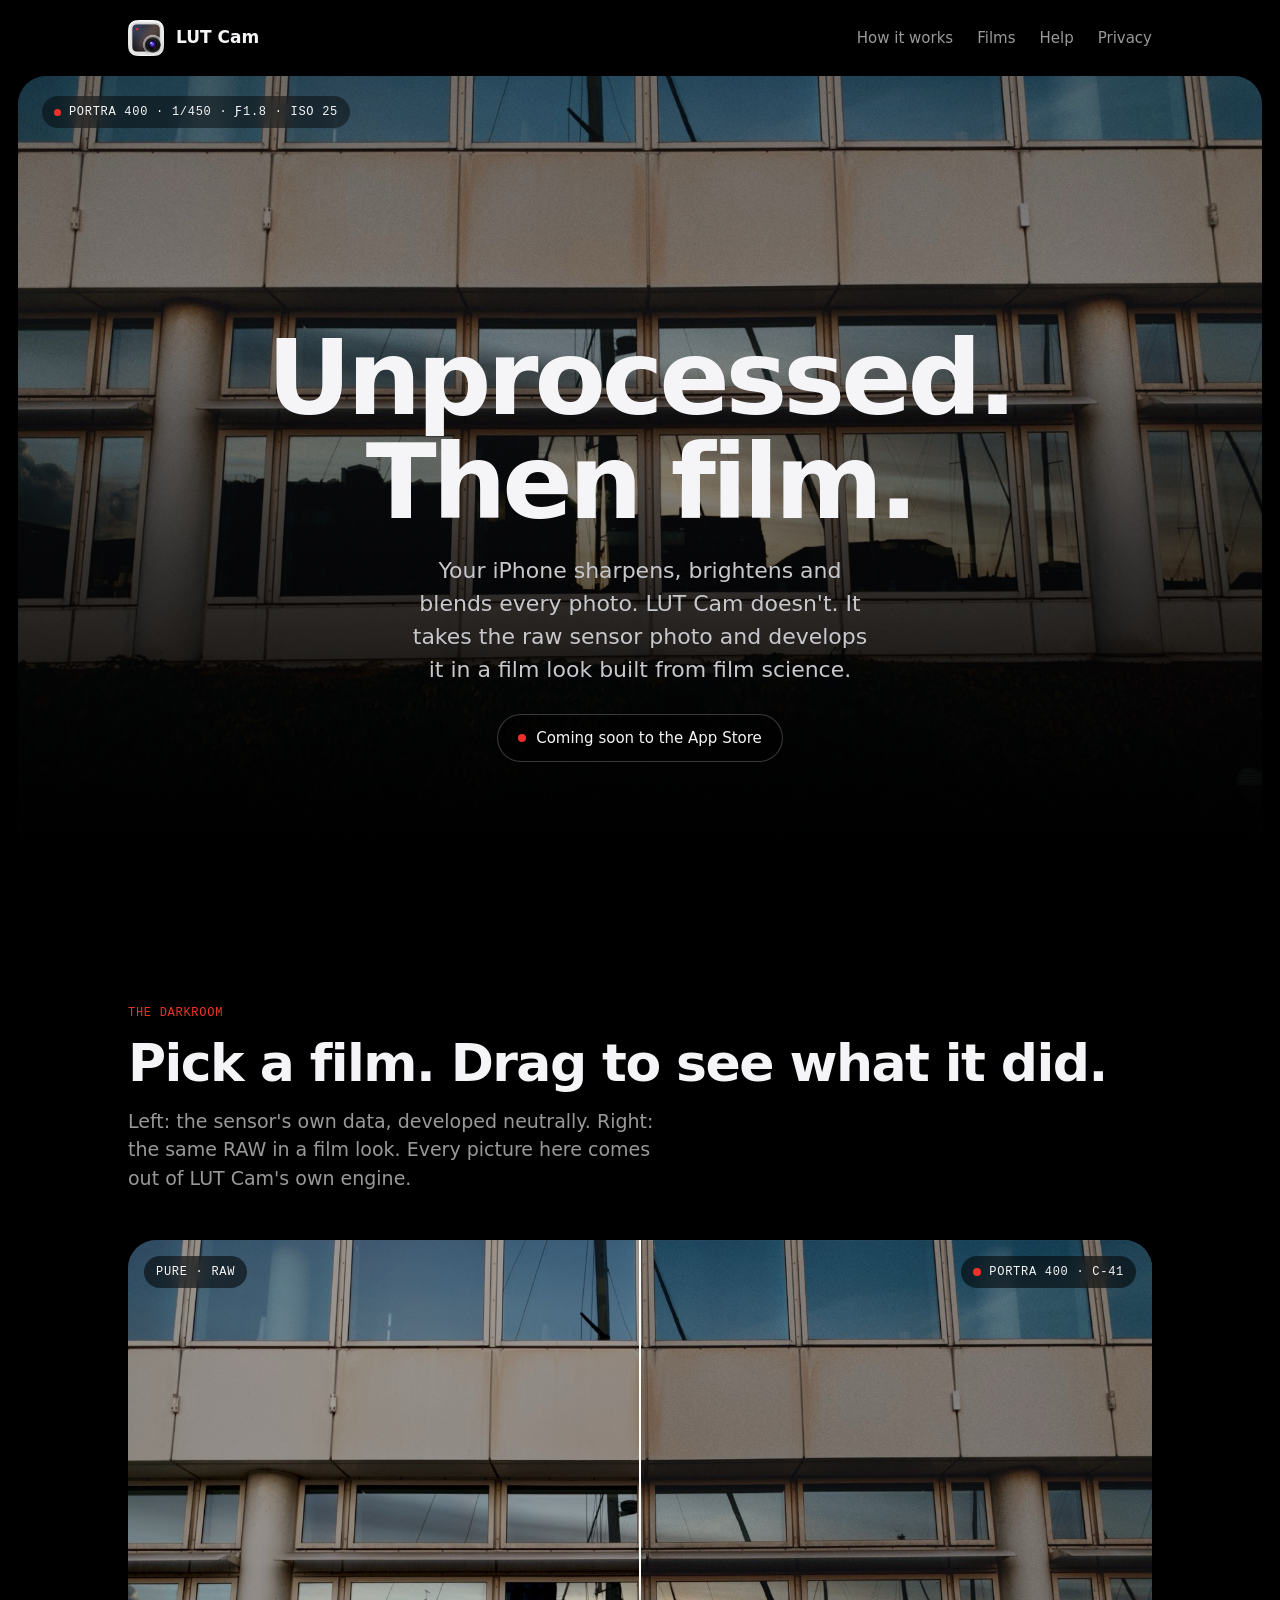
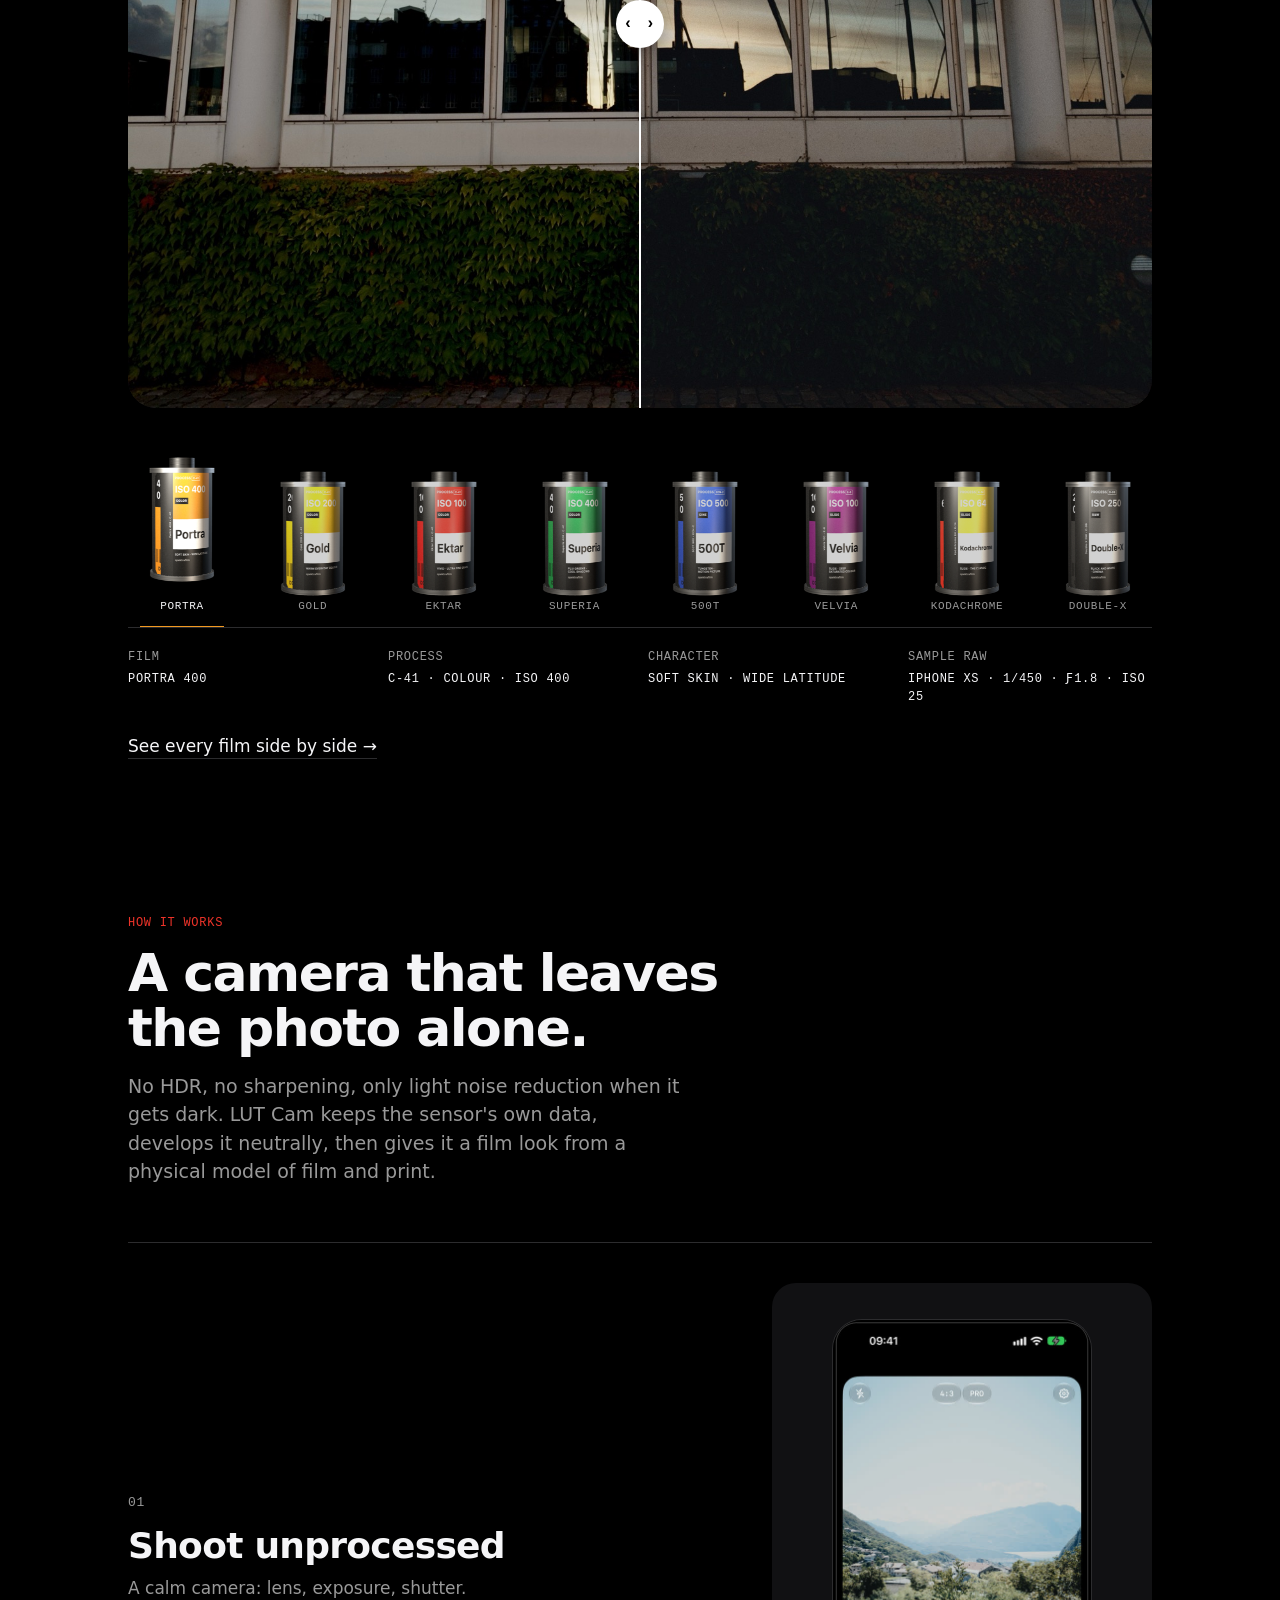
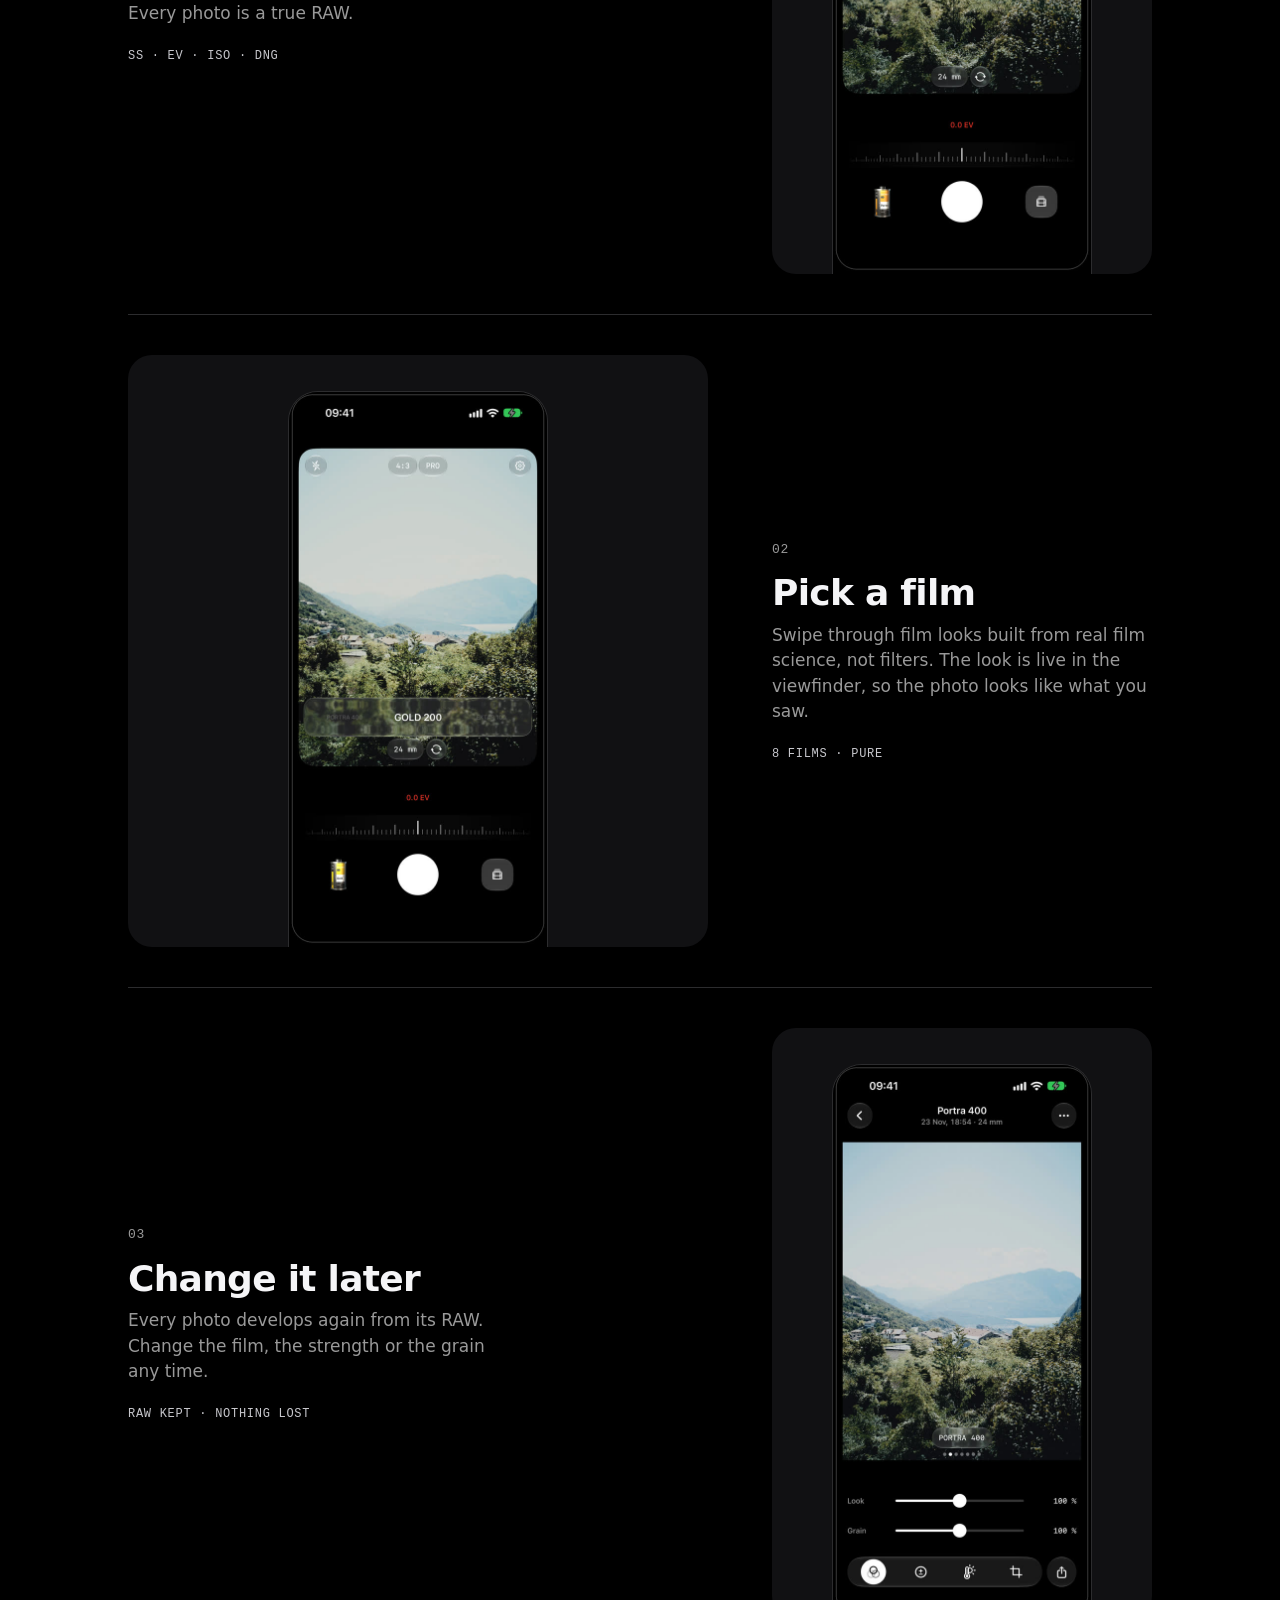
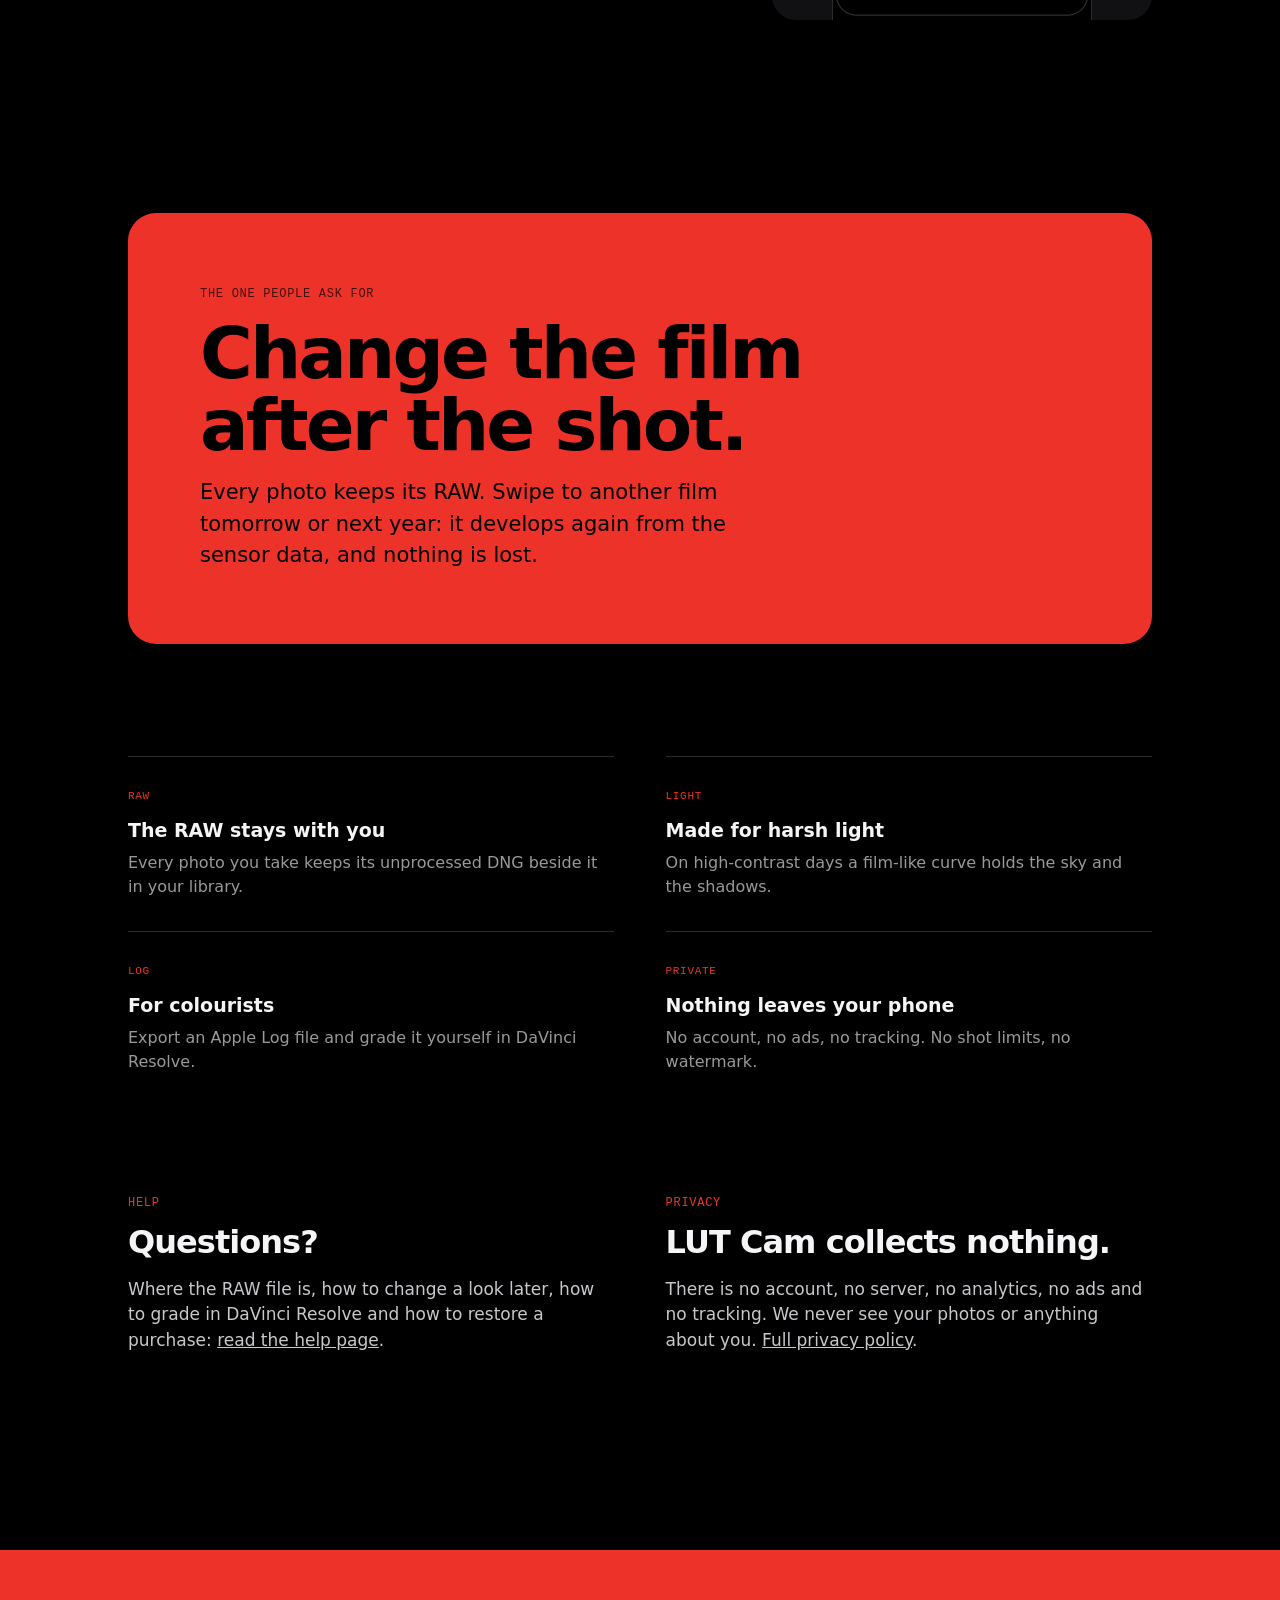
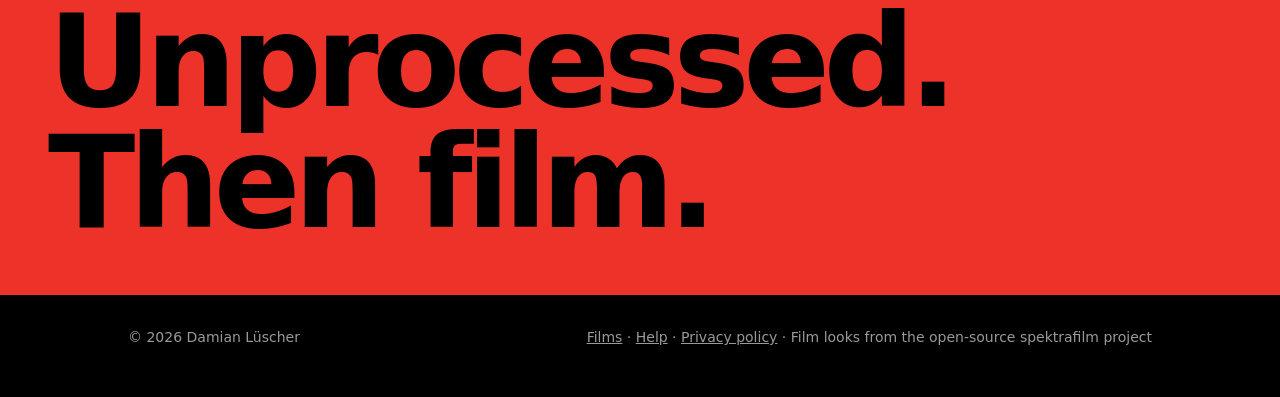
==== commit 11301491: "Home: no 'real film look' claim (title + hero line), same rule as the app's welcome Co-Authored-By: " ====
--- a/index.html
+++ b/index.html
@@ -3,7 +3,7 @@
 <head>
 <meta charset="utf-8">
 <meta name="viewport" content="width=device-width, initial-scale=1">
-<title>LUT Cam: unprocessed photos in real film looks</title>
+<title>LUT Cam: unprocessed photos, then film</title>
 <meta name="description" content="A camera for iPhone that skips Apple's processing. It takes the unprocessed sensor photo and develops it in a film look built from real film science.">
 <meta name="color-scheme" content="dark">
 <meta name="theme-color" content="#000000">
@@ -29,7 +29,7 @@
   <p class="readout mono" aria-hidden="true"><span class="rec"></span>Portra 400 · 1/450 · ƒ1.8 · ISO 25</p>
   <div class="hero-copy">
     <h1>Unprocessed.<br>Then film.</h1>
-    <p class="lead">Your iPhone sharpens, brightens and blends every photo. LUT Cam doesn't. It takes the raw sensor photo and develops it in a real film look.</p>
+    <p class="lead">Your iPhone sharpens, brightens and blends every photo. LUT Cam doesn't. It takes the raw sensor photo and develops it in a film look built from film science.</p>
     <span class="soon">Coming soon to the App Store</span>
   </div>
 </section>
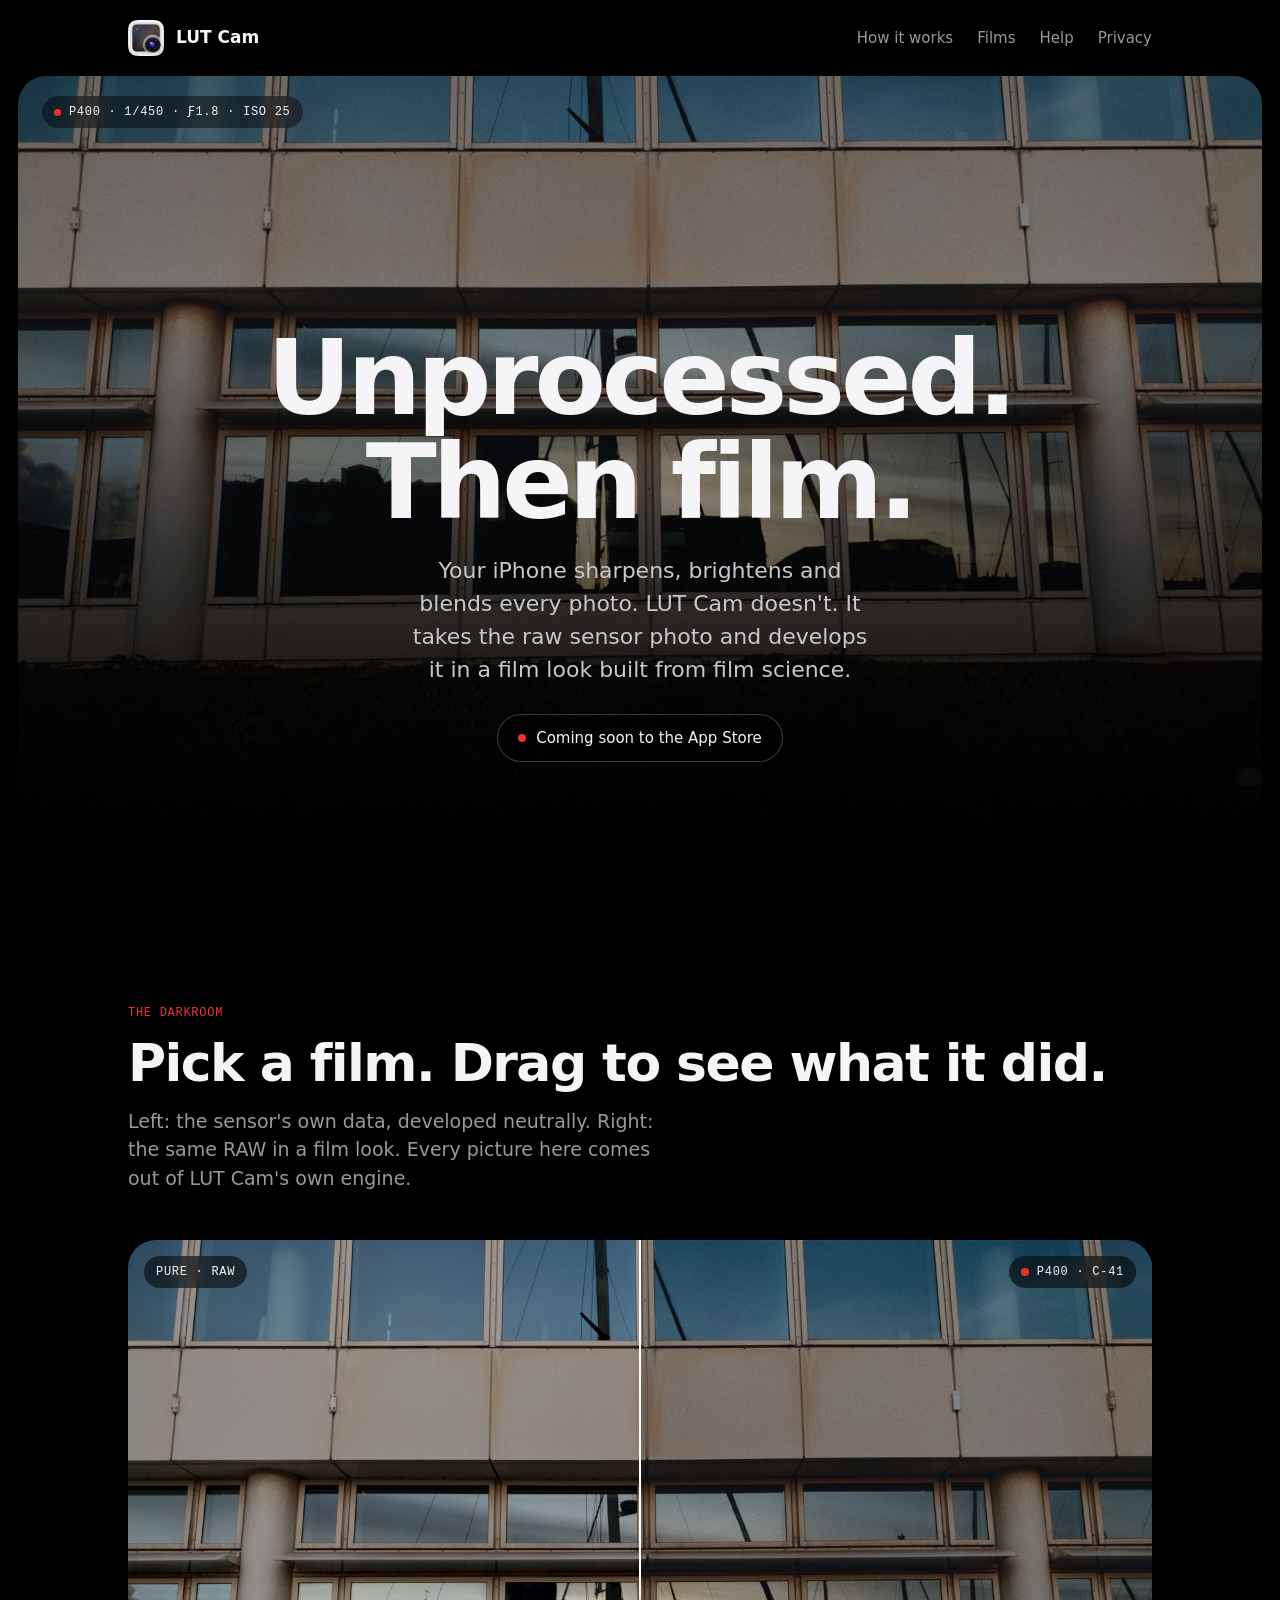
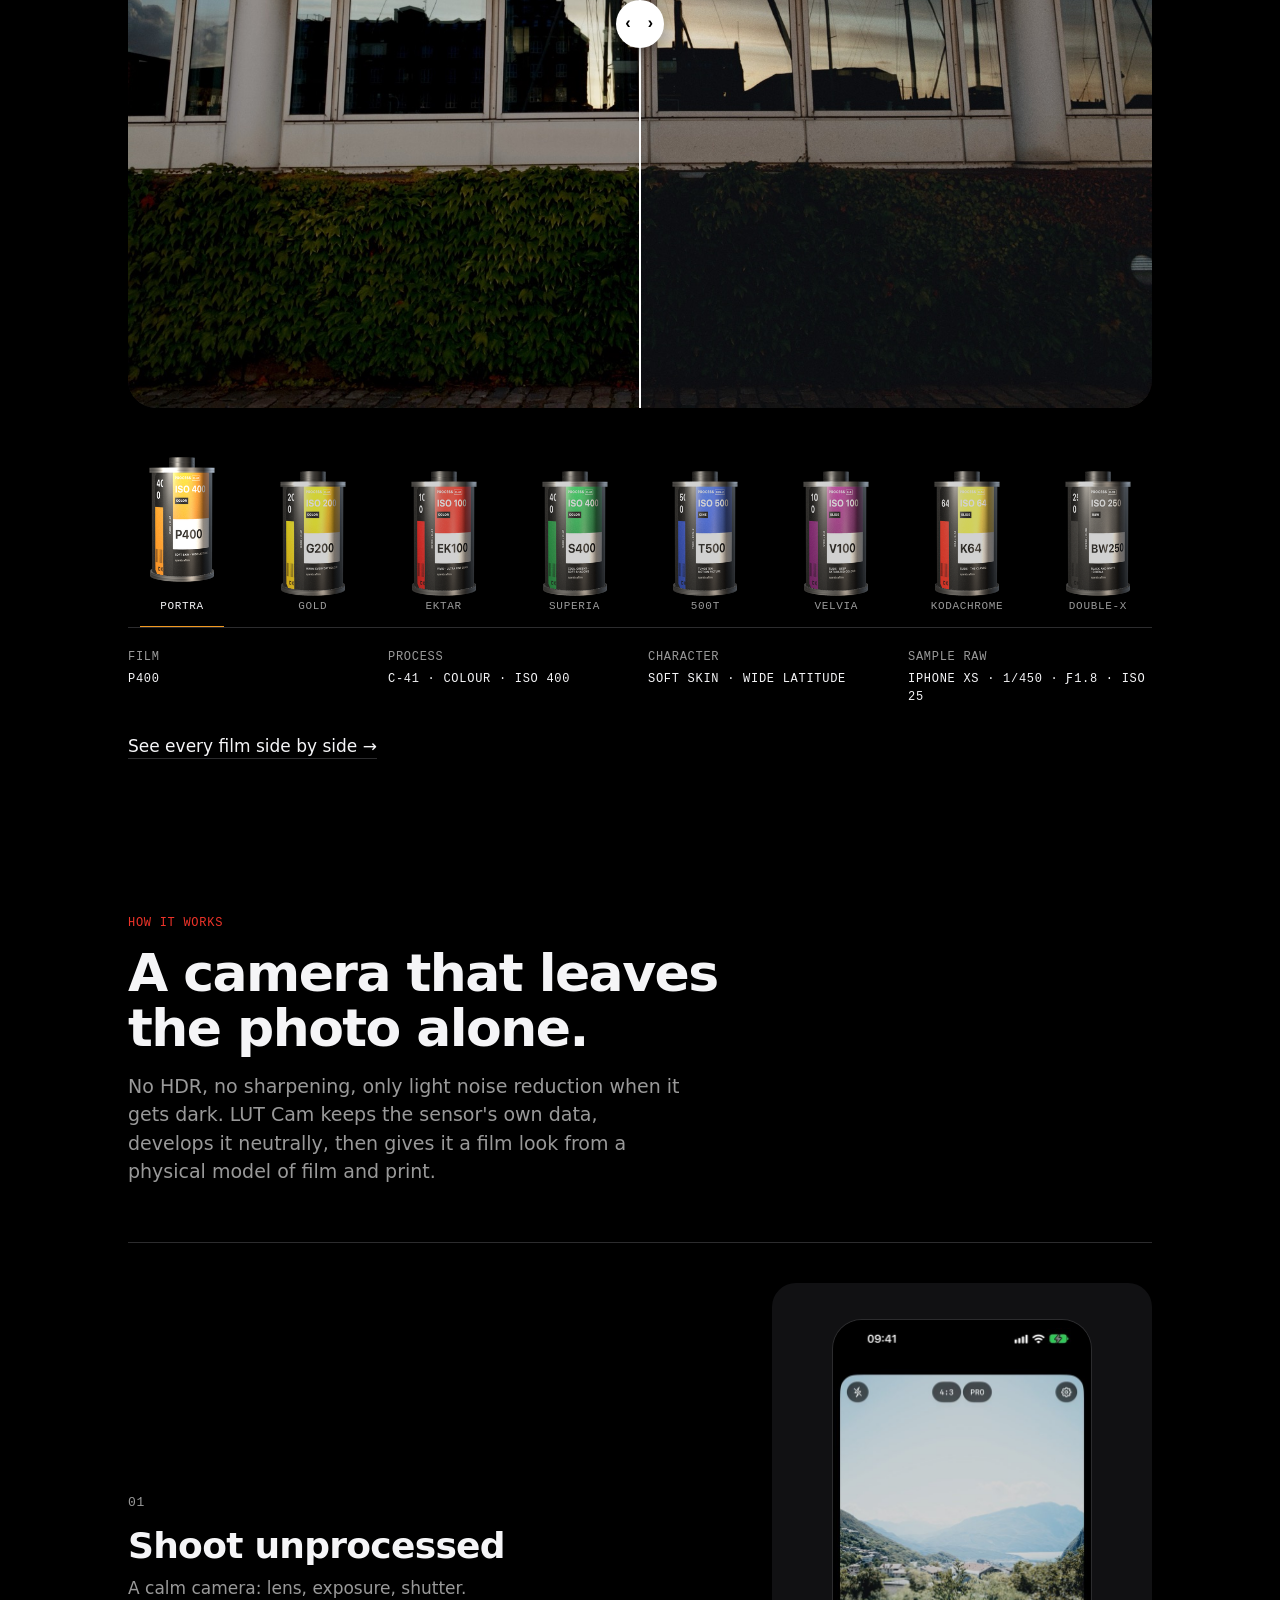
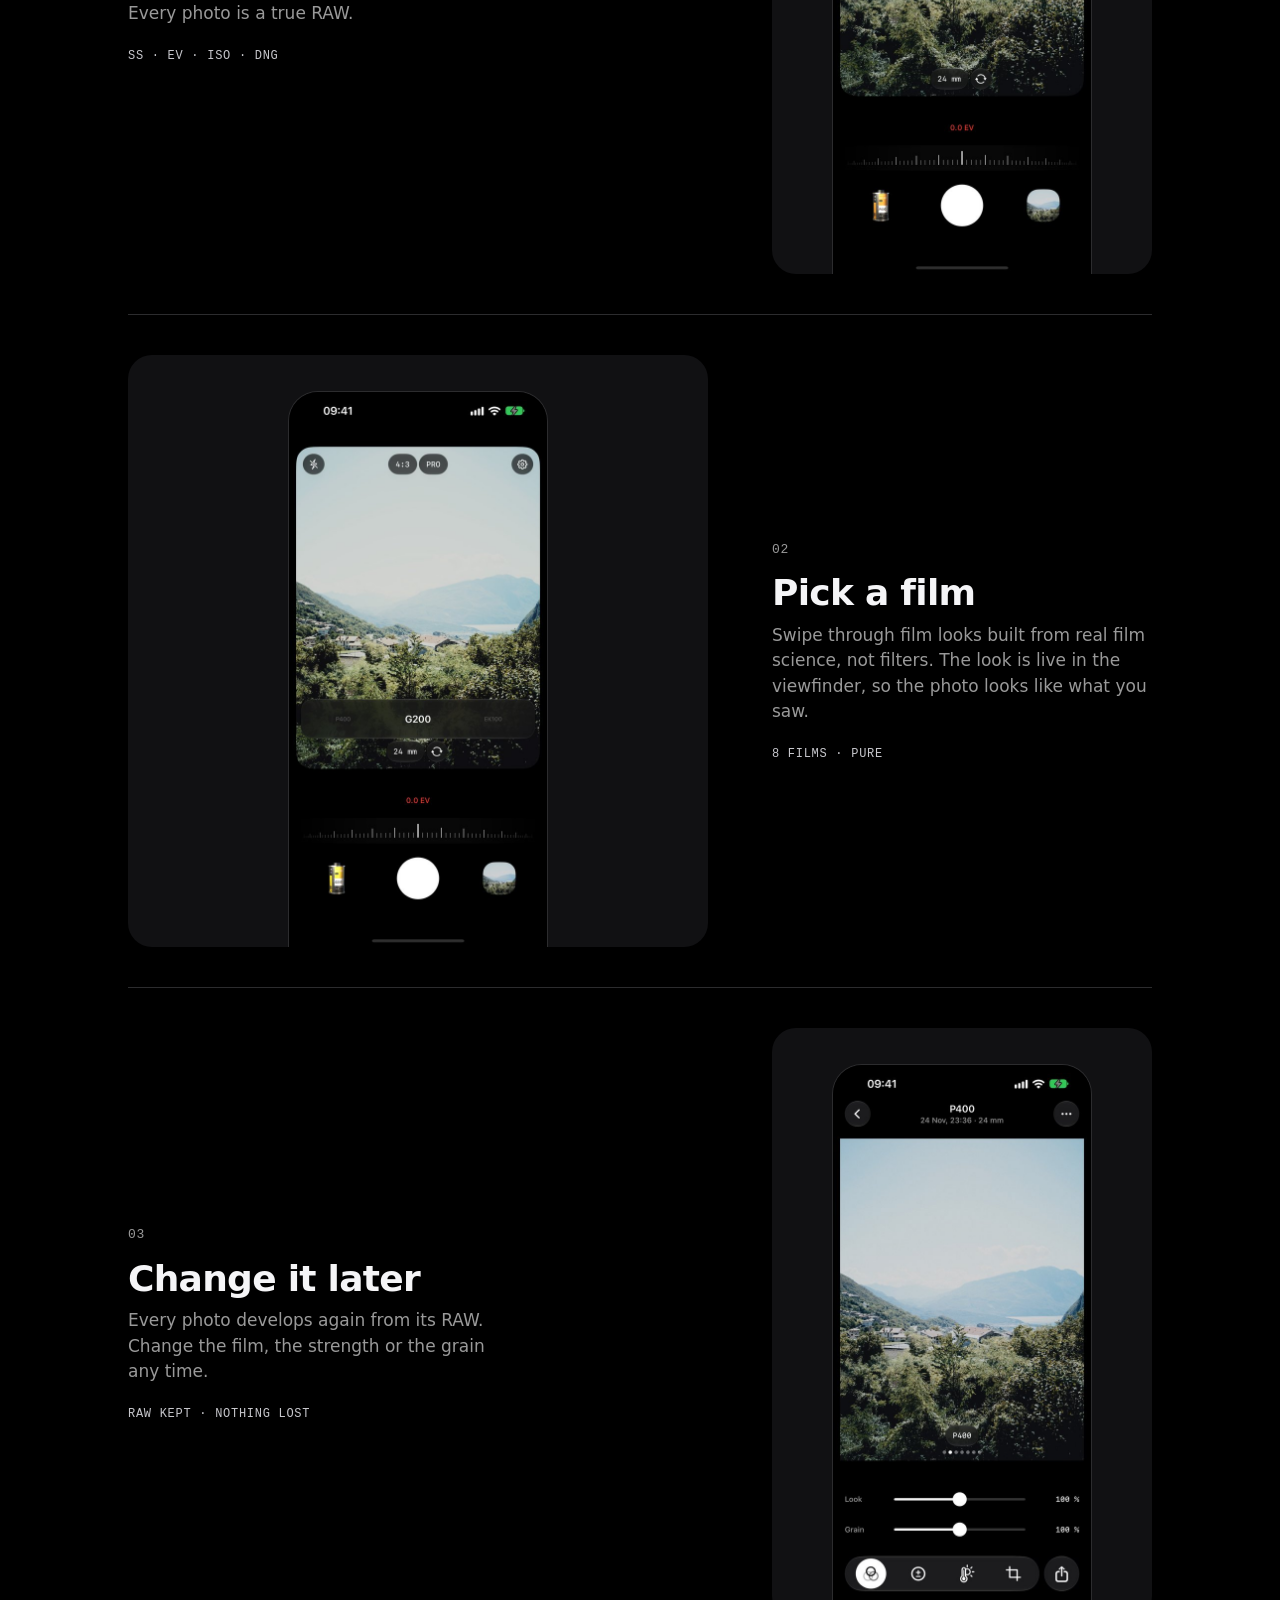
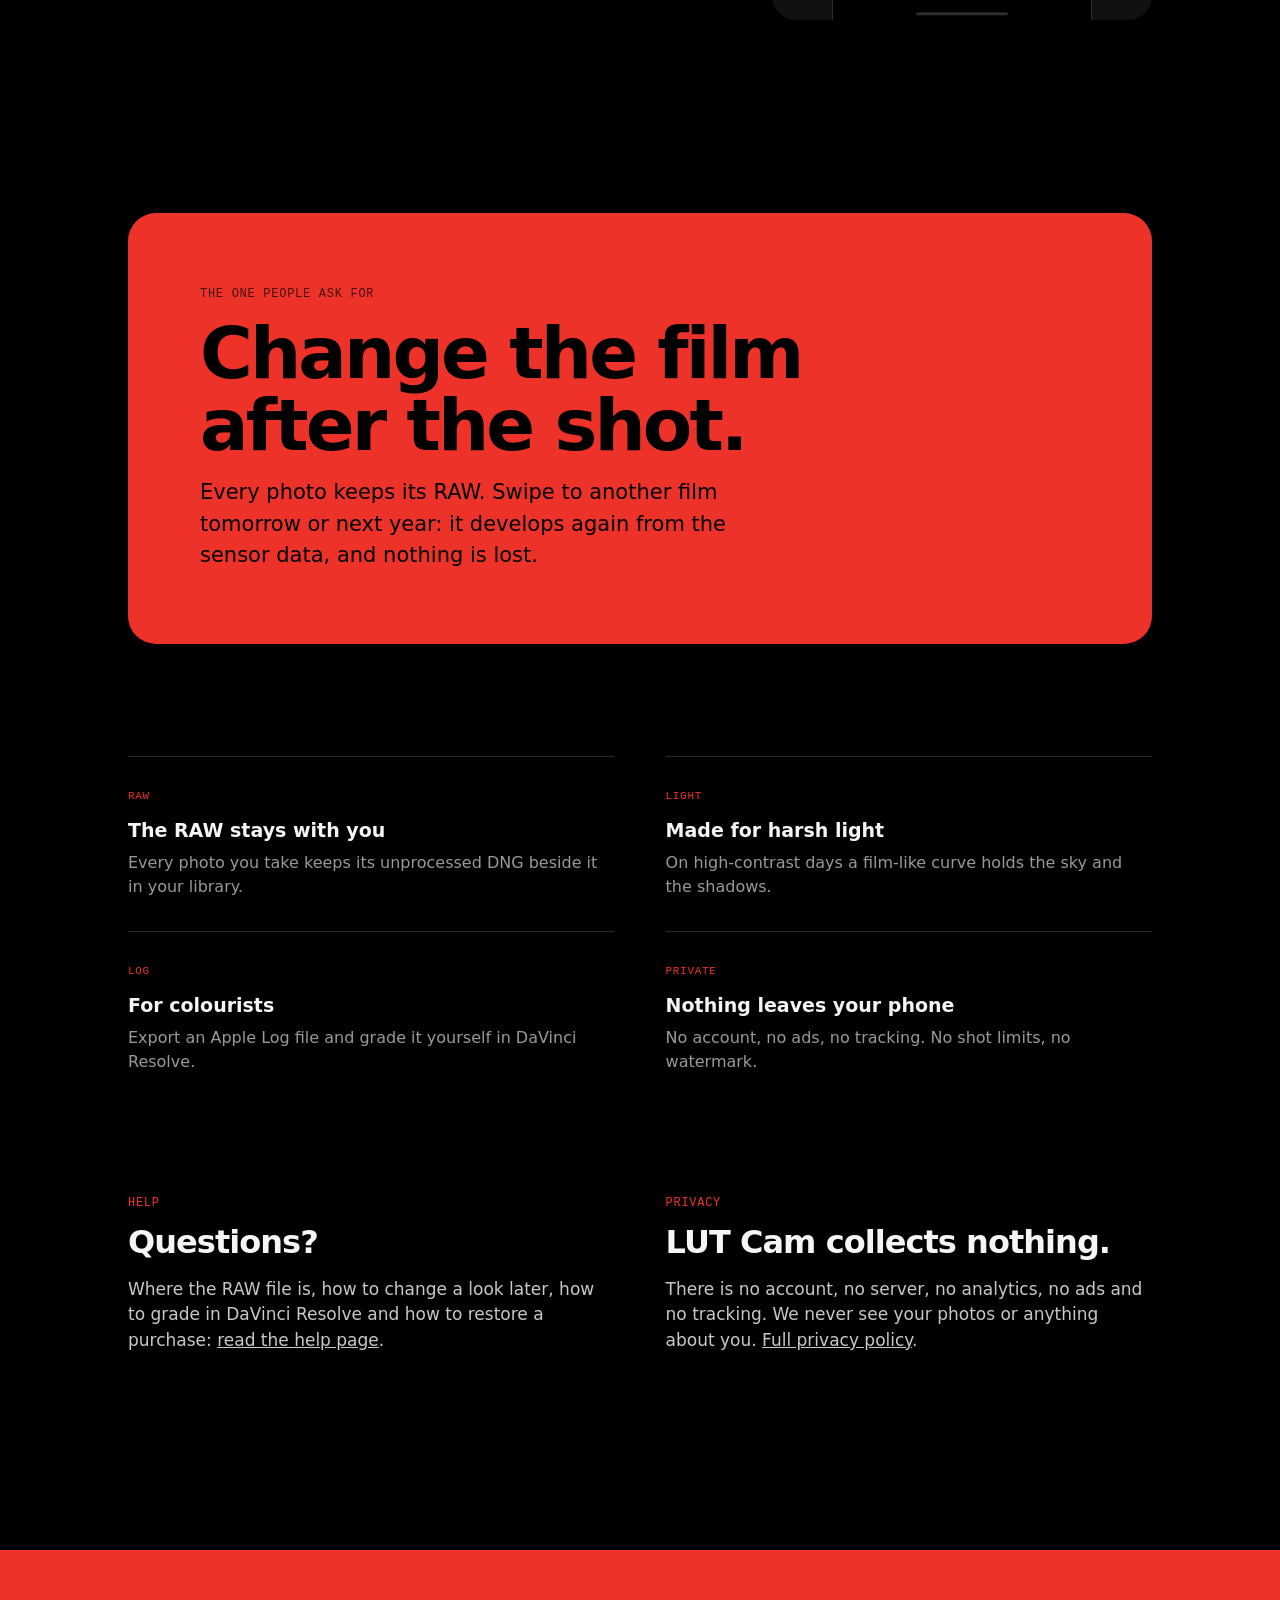
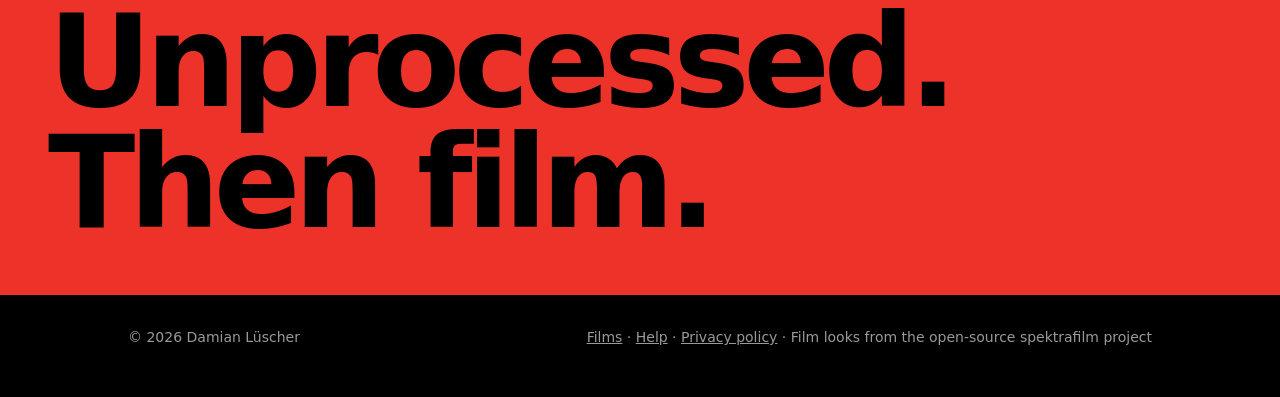
==== commit 2870d9aa: "Looks renamed: P400, G200, EK100, V100, K64, BW250 (Damian 24 Nov); cans and screenshots updated" ====
--- a/index.html
+++ b/index.html
@@ -25,8 +25,8 @@
 
 <main>
 <section class="hero" aria-label="LUT Cam">
-  <img class="hero-photo" src="assets/films/portra-400.jpg" alt="A building facade at dusk, developed in the Portra 400 look" width="1600" height="1200" fetchpriority="high">
-  <p class="readout mono" aria-hidden="true"><span class="rec"></span>Portra 400 · 1/450 · ƒ1.8 · ISO 25</p>
+  <img class="hero-photo" src="assets/films/portra-400.jpg" alt="A building facade at dusk, developed in the P400 look" width="1600" height="1200" fetchpriority="high">
+  <p class="readout mono" aria-hidden="true"><span class="rec"></span>P400 · 1/450 · ƒ1.8 · ISO 25</p>
   <div class="hero-copy">
     <h1>Unprocessed.<br>Then film.</h1>
     <p class="lead">Your iPhone sharpens, brightens and blends every photo. LUT Cam doesn't. It takes the raw sensor photo and develops it in a film look built from film science.</p>
@@ -43,26 +43,26 @@
 
   <figure class="compare" style="--pos: 50%">
     <img class="compare-raw" src="assets/films/neutral.jpg" alt="The facade straight from the sensor, flat and unprocessed" width="1600" height="1200">
-    <img class="compare-film" id="compare-film" src="assets/films/portra-400.jpg" alt="The same facade in the Portra 400 look" width="1600" height="1200">
+    <img class="compare-film" id="compare-film" src="assets/films/portra-400.jpg" alt="The same facade in the P400 look" width="1600" height="1200">
     <span class="tag tag-raw mono">Pure · RAW</span>
-    <span class="tag tag-film mono" id="tag-film">Portra 400 · C-41</span>
+    <span class="tag tag-film mono" id="tag-film">P400 · C-41</span>
     <span class="handle" aria-hidden="true"></span>
     <input class="slider" type="range" min="0" max="100" value="50" aria-label="Drag to compare the unprocessed RAW with the film look">
   </figure>
 
   <div class="shelf" role="group" aria-label="Choose a film">
-    <button class="can" type="button" aria-pressed="true" data-film="portra-400" data-name="Portra 400" data-process="C-41" data-kind="Colour" data-iso="400" data-line="Soft skin · wide latitude" style="--can: #f29921"><img src="assets/cans/portra.png" alt="" width="140" height="240"><span class="mono">Portra</span></button>
-    <button class="can" type="button" aria-pressed="false" data-film="gold-200" data-name="Gold 200" data-process="C-41" data-kind="Colour" data-iso="200" data-line="Warm everyday colour" style="--can: #fac71a"><img src="assets/cans/gold.png" alt="" width="140" height="240"><span class="mono">Gold</span></button>
-    <button class="can" type="button" aria-pressed="false" data-film="ektar-100" data-name="Ektar 100" data-process="C-41" data-kind="Colour" data-iso="100" data-line="Vivid · ultra fine grain" style="--can: #ed3329"><img src="assets/cans/ektar.png" alt="" width="140" height="240"><span class="mono">Ektar</span></button>
-    <button class="can" type="button" aria-pressed="false" data-film="superia-400" data-name="Superia 400" data-process="C-41" data-kind="Colour" data-iso="400" data-line="Fuji greens · cool shadows" style="--can: #299e52"><img src="assets/cans/superia.png" alt="" width="140" height="240"><span class="mono">Superia</span></button>
-    <button class="can" type="button" aria-pressed="false" data-film="vision3-500t" data-name="Vision3 500T" data-process="ECN-2" data-kind="Cine" data-iso="500" data-line="Tungsten · motion picture" style="--can: #385ccc"><img src="assets/cans/vision.png" alt="" width="140" height="240"><span class="mono">500T</span></button>
-    <button class="can" type="button" aria-pressed="false" data-film="velvia-100" data-name="Velvia 100" data-process="E-6" data-kind="Slide" data-iso="100" data-line="Slide · deep saturated colour" style="--can: #8c2e80"><img src="assets/cans/velvia.png" alt="" width="140" height="240"><span class="mono">Velvia</span></button>
-    <button class="can" type="button" aria-pressed="false" data-film="kodachrome-64" data-name="Kodachrome 64" data-process="K-14" data-kind="Slide" data-iso="64" data-line="Slide · the classic" style="--can: #fadb4d"><img src="assets/cans/kodachrome.png" alt="" width="140" height="240"><span class="mono">Kodachrome</span></button>
-    <button class="can" type="button" aria-pressed="false" data-film="double-x-250" data-name="Double-X 250" data-process="D-96" data-kind="B&amp;W" data-iso="250" data-line="Black and white · cinema" style="--can: #9a9a9a"><img src="assets/cans/doublex.png" alt="" width="140" height="240"><span class="mono">Double-X</span></button>
+    <button class="can" type="button" aria-pressed="true" data-film="portra-400" data-name="P400" data-process="C-41" data-kind="Colour" data-iso="400" data-line="Soft skin · wide latitude" style="--can: #f29921"><img src="assets/cans/portra.png" alt="" width="140" height="240"><span class="mono">Portra</span></button>
+    <button class="can" type="button" aria-pressed="false" data-film="gold-200" data-name="G200" data-process="C-41" data-kind="Colour" data-iso="200" data-line="Warm everyday colour" style="--can: #fac71a"><img src="assets/cans/gold.png" alt="" width="140" height="240"><span class="mono">Gold</span></button>
+    <button class="can" type="button" aria-pressed="false" data-film="ektar-100" data-name="EK100" data-process="C-41" data-kind="Colour" data-iso="100" data-line="Vivid · ultra fine grain" style="--can: #ed3329"><img src="assets/cans/ektar.png" alt="" width="140" height="240"><span class="mono">Ektar</span></button>
+    <button class="can" type="button" aria-pressed="false" data-film="superia-400" data-name="S400" data-process="C-41" data-kind="Colour" data-iso="400" data-line="Cool greens · soft shadows" style="--can: #299e52"><img src="assets/cans/superia.png" alt="" width="140" height="240"><span class="mono">Superia</span></button>
+    <button class="can" type="button" aria-pressed="false" data-film="vision3-500t" data-name="T500" data-process="ECN-2" data-kind="Cine" data-iso="500" data-line="Tungsten · motion picture" style="--can: #385ccc"><img src="assets/cans/vision.png" alt="" width="140" height="240"><span class="mono">500T</span></button>
+    <button class="can" type="button" aria-pressed="false" data-film="velvia-100" data-name="V100" data-process="E-6" data-kind="Slide" data-iso="100" data-line="Slide · deep saturated colour" style="--can: #8c2e80"><img src="assets/cans/velvia.png" alt="" width="140" height="240"><span class="mono">Velvia</span></button>
+    <button class="can" type="button" aria-pressed="false" data-film="kodachrome-64" data-name="K64" data-process="K-14" data-kind="Slide" data-iso="64" data-line="Slide · the classic" style="--can: #fadb4d"><img src="assets/cans/kodachrome.png" alt="" width="140" height="240"><span class="mono">Kodachrome</span></button>
+    <button class="can" type="button" aria-pressed="false" data-film="double-x-250" data-name="BW250" data-process="D-96" data-kind="B&amp;W" data-iso="250" data-line="Black and white · cinema" style="--can: #9a9a9a"><img src="assets/cans/doublex.png" alt="" width="140" height="240"><span class="mono">Double-X</span></button>
   </div>
 
   <dl class="captions mono" aria-live="polite">
-    <div><dt>Film</dt><dd id="cap-name">Portra 400</dd></div>
+    <div><dt>Film</dt><dd id="cap-name">P400</dd></div>
     <div><dt>Process</dt><dd id="cap-process">C-41 · Colour · ISO 400</dd></div>
     <div><dt>Character</dt><dd id="cap-line">Soft skin · wide latitude</dd></div>
     <div><dt>Sample RAW</dt><dd>iPhone XS · 1/450 · ƒ1.8 · ISO 25</dd></div>
